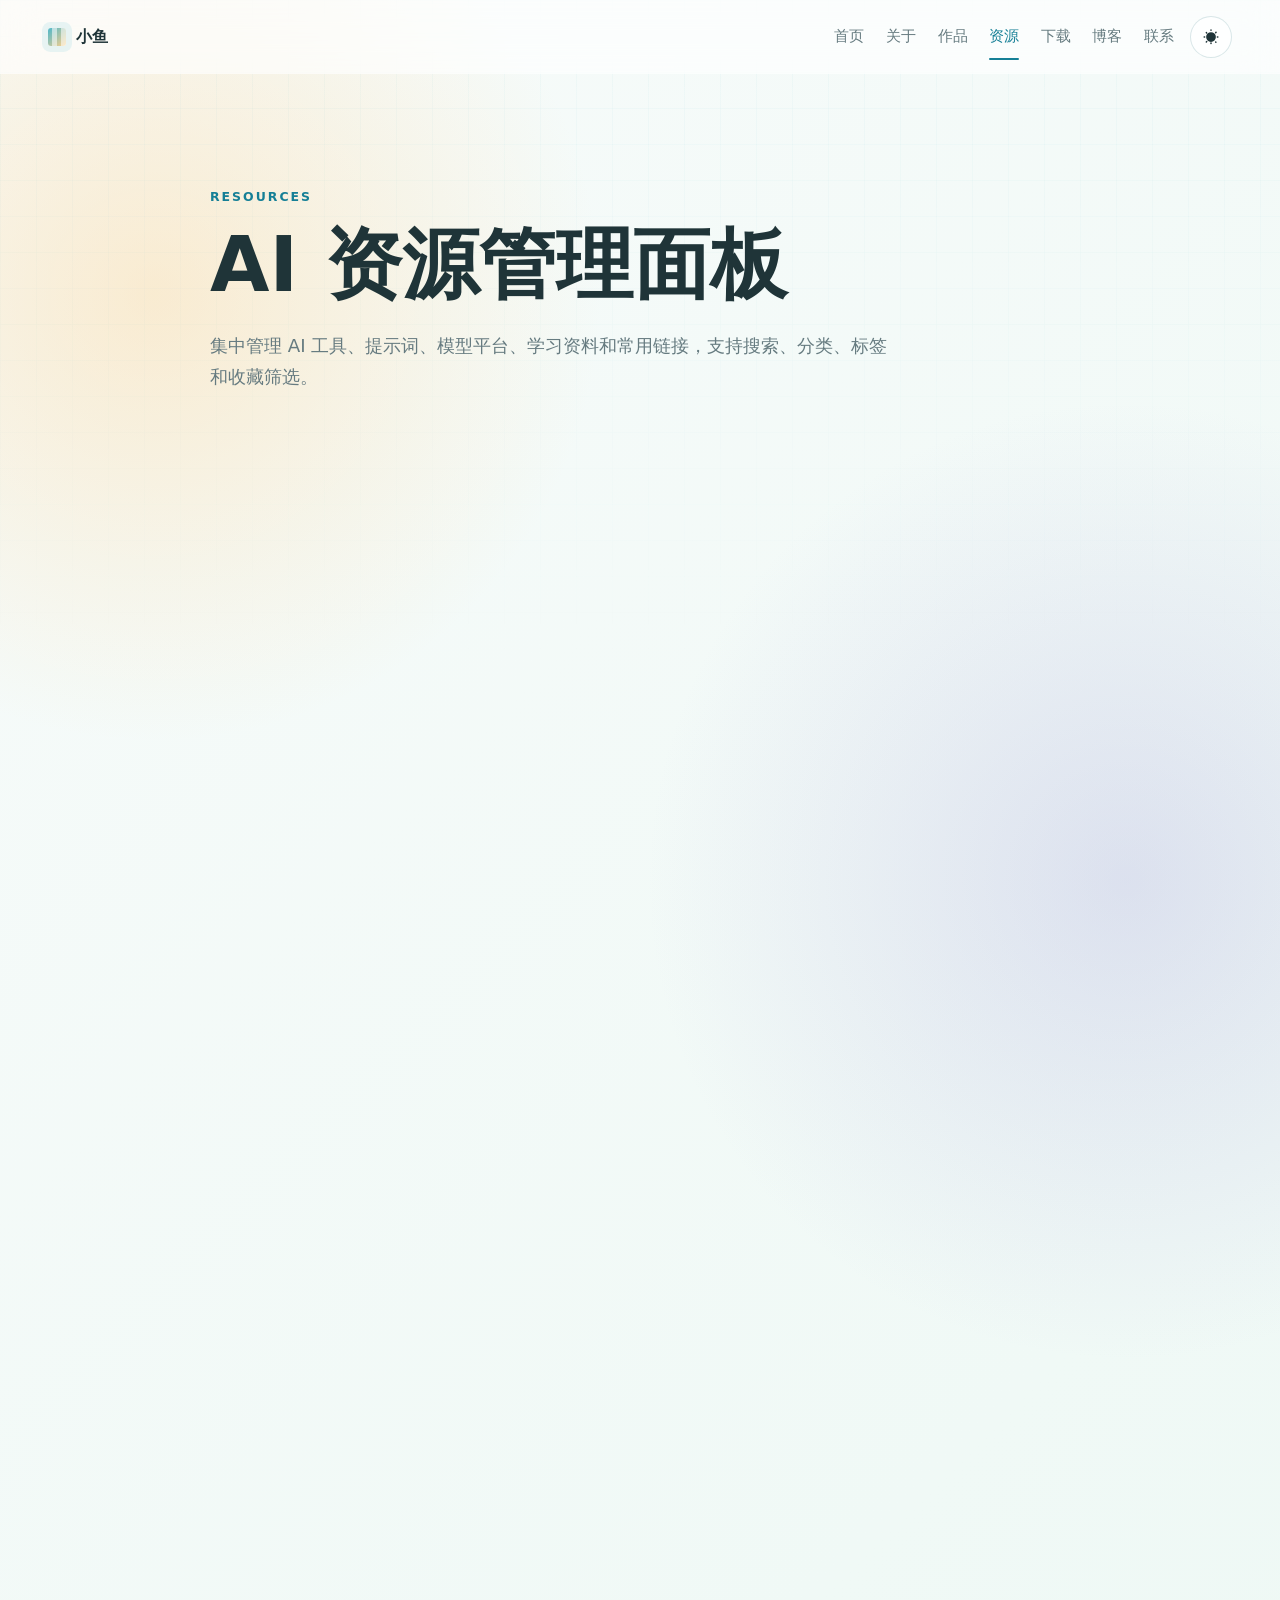
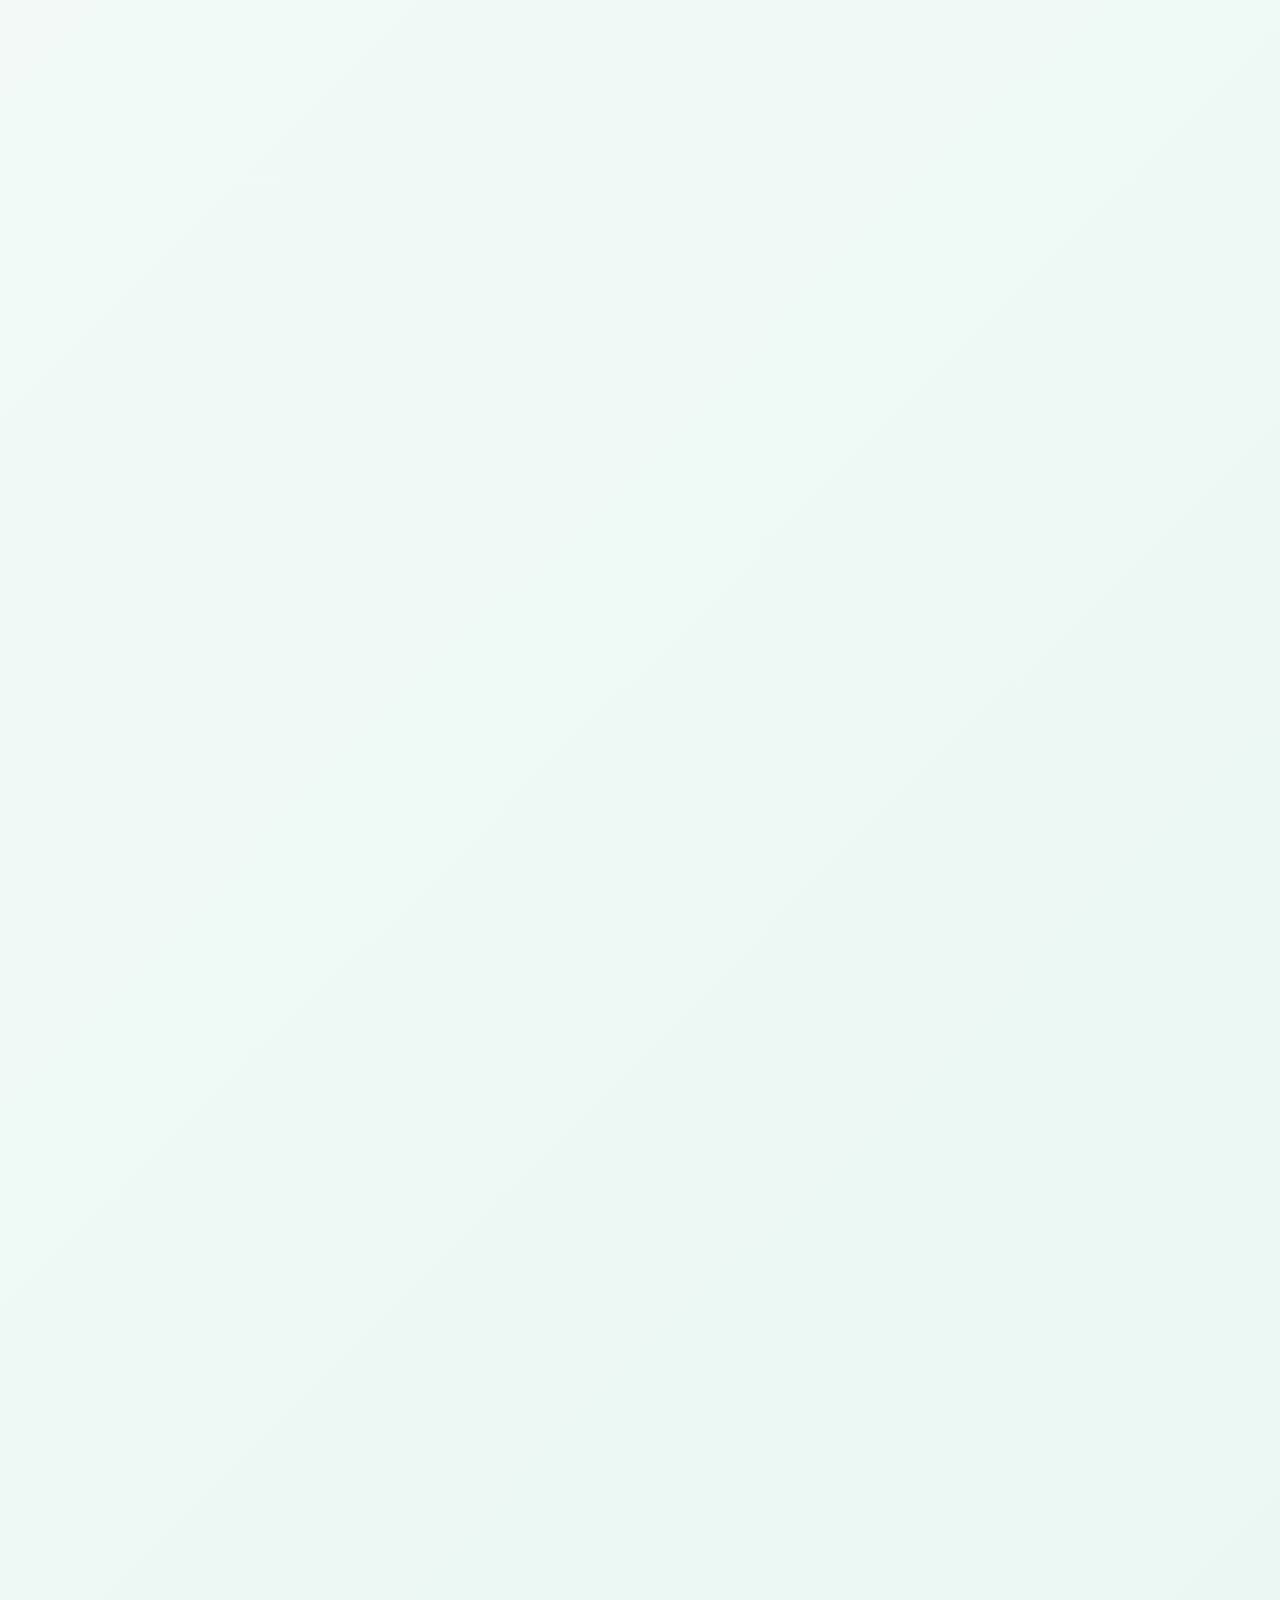
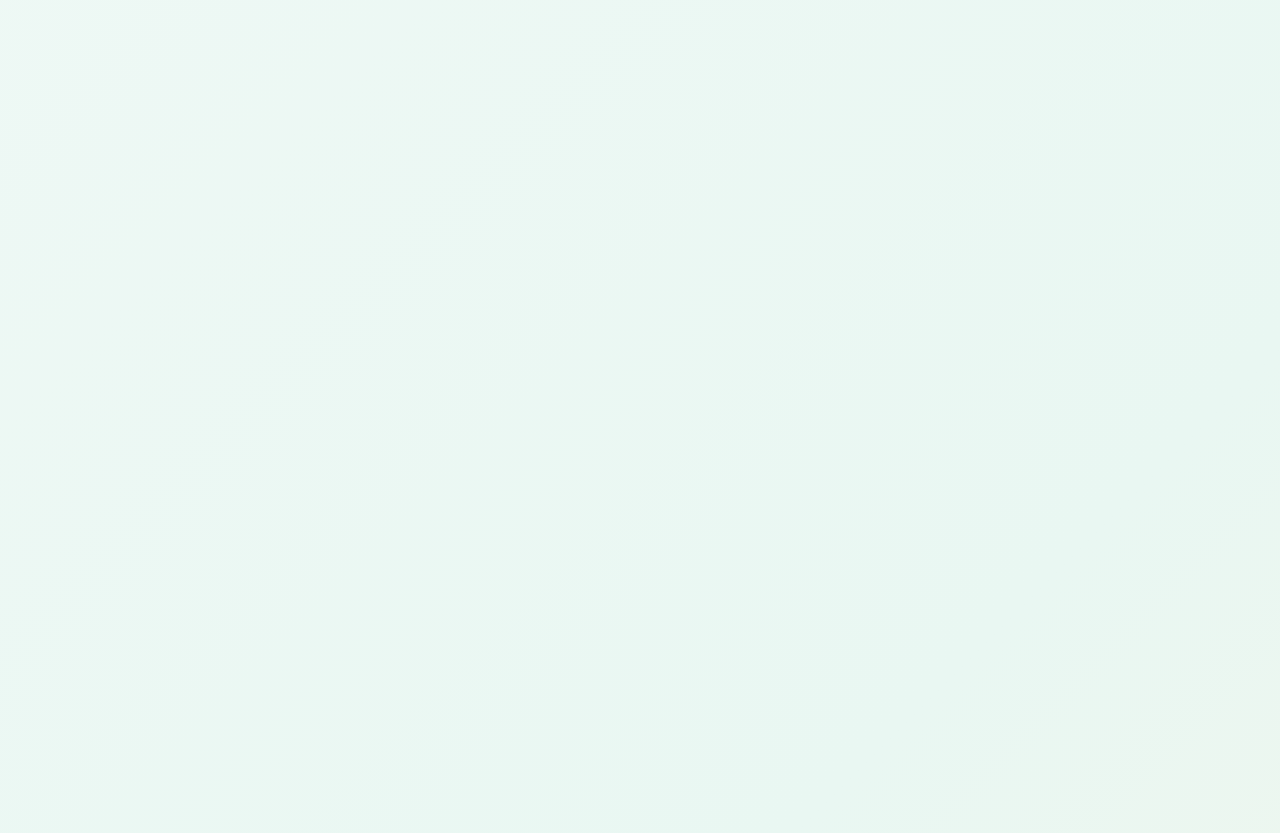
==== resources.html @ 41c875e9 "Refactor portfolio into multi-page static site" ====
<!doctype html>
<html lang="zh-CN">
  <head>
    <meta charset="UTF-8" />
    <meta name="viewport" content="width=device-width, initial-scale=1.0" />
    <meta name="description" content="小鱼整理的 AI 资源、学习资料和灵感收藏。" />
    <title>资源 | 小鱼</title>
    <link rel="preload" href="styles.css" as="style" />
    <link rel="modulepreload" href="scripts/layout.js" />
    <link rel="stylesheet" href="styles.css" />
    <script type="module" src="script.js" data-page="resources"></script>
  </head>
  <body data-page="resources"></body>
</html>
---- styles.css ----
:root {
  color-scheme: light;
  --bg: #f7fbfa;
  --bg-soft: #e9f7f2;
  --surface: rgba(255, 255, 255, 0.72);
  --surface-strong: rgba(255, 255, 255, 0.9);
  --text: #1f3438;
  --muted: #667b80;
  --line: rgba(83, 141, 150, 0.22);
  --primary: #4eb7ca;
  --primary-deep: #157f96;
  --sun: #ffd08a;
  --coral: #f7a7a6;
  --shadow: 0 24px 70px rgba(48, 112, 122, 0.15);
  --shadow-soft: 0 12px 32px rgba(52, 117, 126, 0.08);
  --focus-ring: 0 0 0 4px rgba(78, 183, 202, 0.16);
  --space-page: clamp(1.2rem, 5vw, 4rem);
  --duration-fast: 160ms;
  --duration-med: 260ms;
  --radius: 8px;
  --header-height: 74px;
  font-family: Inter, "Noto Sans SC", "Microsoft YaHei", system-ui, sans-serif;
}

[data-theme="dark"] {
  color-scheme: dark;
  --bg: #102022;
  --bg-soft: #143236;
  --surface: rgba(22, 42, 46, 0.78);
  --surface-strong: rgba(27, 52, 57, 0.92);
  --text: #effbf8;
  --muted: #a9c8c5;
  --line: rgba(207, 239, 232, 0.18);
  --primary: #83deed;
  --primary-deep: #a7edf3;
  --sun: #f0c37f;
  --coral: #e89ba0;
  --shadow: 0 24px 70px rgba(0, 0, 0, 0.28);
  --shadow-soft: 0 12px 32px rgba(0, 0, 0, 0.18);
  --focus-ring: 0 0 0 4px rgba(131, 222, 237, 0.16);
}

* {
  box-sizing: border-box;
}

html {
  scroll-behavior: smooth;
}

body {
  margin: 0;
  min-width: 320px;
  background:
    radial-gradient(circle at 12% 4%, rgba(255, 208, 138, 0.36), transparent 28rem),
    radial-gradient(circle at 88% 12%, rgba(158, 155, 215, 0.26), transparent 30rem),
    linear-gradient(135deg, var(--bg) 0%, var(--bg-soft) 56%, color-mix(in srgb, var(--sun), white 72%) 100%);
  color: var(--text);
  line-height: 1.7;
  transition: background-color var(--duration-med) ease, color var(--duration-med) ease;
}

body.nav-open {
  overflow: hidden;
}

body.dialog-open {
  overflow: hidden;
}

a {
  color: inherit;
  text-decoration: none;
}

button {
  font: inherit;
}

:focus-visible {
  outline: 0;
  box-shadow: var(--focus-ring);
}

.scroll-progress {
  position: fixed;
  top: 0;
  left: 0;
  z-index: 40;
  width: 100%;
  height: 3px;
  background: linear-gradient(90deg, var(--primary), var(--sun), var(--coral));
  transform: scaleX(0);
  transform-origin: left;
}

img,
svg {
  display: block;
}

.ambient-grid {
  position: fixed;
  inset: 0;
  z-index: -2;
  opacity: 0.22;
  pointer-events: none;
  background-image:
    linear-gradient(rgba(78, 183, 202, 0.2) 1px, transparent 1px),
    linear-gradient(90deg, rgba(78, 183, 202, 0.2) 1px, transparent 1px);
  background-size: 36px 36px;
  mask-image: linear-gradient(to bottom, black, transparent 76%);
}

.site-header {
  position: sticky;
  top: 0;
  z-index: 20;
  display: flex;
  align-items: center;
  justify-content: space-between;
  width: 100%;
  height: var(--header-height);
  padding: 0 clamp(1rem, 4vw, 3rem);
  border-bottom: 1px solid transparent;
  background: color-mix(in srgb, var(--surface), transparent 12%);
  backdrop-filter: blur(18px);
  transition: background var(--duration-fast) ease, border-color var(--duration-fast) ease, box-shadow var(--duration-fast) ease;
}

.site-header.is-scrolled {
  background: color-mix(in srgb, var(--surface-strong), transparent 6%);
  border-color: var(--line);
  box-shadow: 0 10px 30px rgba(52, 117, 126, 0.08);
}

.brand,
.nav-links,
.hero-actions {
  display: flex;
  align-items: center;
}

.brand {
  gap: 0.65rem;
  font-weight: 800;
}

.brand-mark {
  width: 18px;
  height: 18px;
  border-radius: 3px;
  background:
    linear-gradient(90deg, transparent 50%, rgba(255, 255, 255, 0.55) 50%) 0 0 / 9px 9px,
    linear-gradient(135deg, var(--primary), var(--sun));
  box-shadow: 0 0 0 6px rgba(78, 183, 202, 0.12);
  image-rendering: pixelated;
}

.site-nav {
  margin-left: auto;
}

.nav-links {
  gap: 1.35rem;
  color: var(--muted);
  font-size: 0.94rem;
}

.nav-links a {
  position: relative;
  padding-block: 0.2rem;
  transition: color var(--duration-fast) ease;
}

.nav-links a:hover,
.nav-links a.is-active {
  color: var(--primary-deep);
}

.nav-links a.is-active::after {
  position: absolute;
  right: 0;
  bottom: -0.45rem;
  left: 0;
  height: 2px;
  border-radius: 999px;
  background: currentColor;
  content: "";
}

.nav-toggle,
.theme-toggle {
  border: 1px solid var(--line);
  background: var(--surface);
  color: var(--text);
  cursor: pointer;
}

.nav-toggle {
  display: none;
  width: 42px;
  height: 42px;
  padding: 0;
  border-radius: var(--radius);
}

.nav-toggle span {
  display: block;
  width: 18px;
  height: 2px;
  margin: 4px auto;
  border-radius: 99px;
  background: currentColor;
}

.theme-toggle {
  display: grid;
  place-items: center;
  width: 42px;
  height: 42px;
  margin-left: 1rem;
  border-radius: 50%;
}

.theme-toggle svg {
  width: 18px;
  height: 18px;
  fill: currentColor;
}

.section {
  position: relative;
  padding: clamp(5rem, 10vw, 8rem) var(--space-page);
  scroll-margin-top: var(--header-height);
}

.hero {
  display: grid;
  min-height: calc(100vh - var(--header-height));
  overflow: hidden;
  padding-top: clamp(3rem, 8vw, 6rem);
}

.hero-inner,
.page-hero-inner,
.section-heading,
.about-grid,
.now-grid,
.project-grid,
.skill-grid,
.timeline-list,
.contact-panel,
.overview-grid,
.content-grid {
  width: min(1120px, 100%);
  margin: 0 auto;
}

.hero-inner {
  display: grid;
  grid-template-columns: minmax(0, 0.95fr) minmax(300px, 0.82fr);
  gap: clamp(2.5rem, 6vw, 5.5rem);
  align-items: center;
}

.page-main {
  min-height: calc(100vh - var(--header-height));
}

.page-transition {
  animation: pageEnter 420ms cubic-bezier(0.2, 0.7, 0.2, 1) both;
}

.page-hero {
  padding-top: clamp(4rem, 10vw, 7rem);
  padding-bottom: clamp(3.5rem, 8vw, 6rem);
}

.page-hero-inner {
  max-width: 860px;
}

.page-hero-inner p:not(.eyebrow) {
  max-width: 680px;
  margin: 1.35rem 0 0;
  color: var(--muted);
  font-size: clamp(1rem, 2vw, 1.14rem);
}

.hero-copy-block {
  max-width: 720px;
}

.eyebrow {
  margin: 0 0 0.8rem;
  color: var(--primary-deep);
  font-size: 0.78rem;
  font-weight: 900;
  letter-spacing: 0.16em;
  text-transform: uppercase;
}

h1,
h2,
h3,
p {
  overflow-wrap: anywhere;
}

h1,
h2,
h3 {
  margin: 0;
  line-height: 1.16;
}

h1 {
  max-width: 760px;
  font-size: clamp(2.55rem, 6vw, 5.45rem);
  font-weight: 900;
}

h2 {
  font-size: clamp(2rem, 4vw, 3.2rem);
}

h3 {
  font-size: 1.16rem;
}

.hero-copy {
  max-width: 620px;
  margin: 1rem 0 0;
  color: var(--muted);
  font-size: clamp(1rem, 2vw, 1.16rem);
}

.hero-subtitle {
  max-width: 640px;
  margin: 1.2rem 0 0;
  color: var(--text);
  font-size: clamp(1.2rem, 2.3vw, 1.55rem);
  font-weight: 800;
  line-height: 1.42;
}

.hero-actions {
  gap: 0.9rem;
  flex-wrap: wrap;
  margin-top: 2.1rem;
}

.button {
  display: inline-flex;
  align-items: center;
  justify-content: center;
  min-height: 46px;
  padding: 0.7rem 1.2rem;
  border-radius: var(--radius);
  font-weight: 800;
  transition: transform var(--duration-fast) ease, box-shadow var(--duration-fast) ease, border-color var(--duration-fast) ease, background var(--duration-fast) ease;
  will-change: transform;
}

.button:hover {
  transform: translateY(-2px);
}

.button:active,
.resource-action:active,
.filter-button:active,
.category-button:active,
.contact-link:active {
  transform: translateY(0);
}

.button.primary {
  background: linear-gradient(135deg, var(--primary), #96ddc6);
  color: #07343b;
  box-shadow: 0 14px 32px rgba(78, 183, 202, 0.25);
}

.button.ghost {
  border: 1px solid var(--line);
  background: var(--surface);
}

.button.ghost:hover {
  border-color: rgba(78, 183, 202, 0.48);
  background: rgba(78, 183, 202, 0.12);
}

.hero-art {
  position: relative;
  min-width: 0;
}

.hero-art img {
  width: 100%;
  border: 1px solid rgba(255, 255, 255, 0.64);
  border-radius: var(--radius);
  box-shadow: var(--shadow);
  image-rendering: pixelated;
}

.glass-note {
  position: absolute;
  right: clamp(0.8rem, 3vw, 1.6rem);
  bottom: clamp(0.8rem, 3vw, 1.6rem);
  padding: 0.8rem 0.95rem;
  border: 1px solid rgba(255, 255, 255, 0.62);
  border-radius: var(--radius);
  background: rgba(255, 255, 255, 0.48);
  backdrop-filter: blur(14px);
  box-shadow: 0 14px 40px rgba(52, 117, 126, 0.16);
}

.glass-note span,
.project-type,
.contact-link span {
  display: block;
  color: var(--muted);
  font-size: 0.78rem;
  font-weight: 800;
  letter-spacing: 0.08em;
  text-transform: uppercase;
}

.glass-note strong {
  display: block;
  margin-top: 0.1rem;
  font-size: 0.95rem;
}

.cloud {
  position: absolute;
  width: 210px;
  height: 64px;
  border: 1px solid rgba(255, 255, 255, 0.66);
  border-radius: 999px;
  background: rgba(255, 255, 255, 0.42);
  filter: blur(0.2px);
  opacity: 0.78;
  animation: floatCloud 10s ease-in-out infinite;
}

.cloud::before,
.cloud::after {
  position: absolute;
  content: "";
  border-radius: 50%;
  background: inherit;
}

.cloud::before {
  top: -28px;
  left: 40px;
  width: 72px;
  height: 72px;
}

.cloud::after {
  top: -18px;
  right: 38px;
  width: 58px;
  height: 58px;
}

.cloud-one {
  top: 18%;
  right: 5%;
}

.cloud-two {
  bottom: 14%;
  left: 5%;
  transform: scale(0.76);
  animation-delay: -4s;
}

.star-pixels span {
  position: absolute;
  width: 6px;
  height: 6px;
  background: var(--sun);
  box-shadow: 10px 0 0 rgba(255, 208, 138, 0.55), 0 10px 0 rgba(255, 208, 138, 0.32);
  animation: twinkle 2.4s ease-in-out infinite;
}

.star-pixels span:nth-child(1) {
  top: 18%;
  left: 13%;
}

.star-pixels span:nth-child(2) {
  top: 38%;
  right: 17%;
  animation-delay: -0.7s;
}

.star-pixels span:nth-child(3) {
  bottom: 22%;
  left: 43%;
  animation-delay: -1.1s;
}

.star-pixels span:nth-child(4) {
  top: 70%;
  right: 8%;
  animation-delay: -1.6s;
}

.section-heading {
  margin-bottom: 2rem;
}

.compact-section {
  padding-top: clamp(3rem, 7vw, 5rem);
}

.overview-grid,
.content-grid {
  display: grid;
  gap: 1rem;
}

.overview-grid {
  grid-template-columns: repeat(4, minmax(0, 1fr));
}

.content-grid {
  grid-template-columns: repeat(3, minmax(0, 1fr));
}

.overview-card,
.info-card {
  border: 1px solid var(--line);
  border-radius: var(--radius);
  background: var(--surface);
  box-shadow: var(--shadow-soft);
}

.overview-card {
  display: flex;
  min-height: 176px;
  padding: 1.1rem;
  flex-direction: column;
  transition: transform var(--duration-fast) ease, border-color var(--duration-fast) ease, background var(--duration-fast) ease, box-shadow var(--duration-fast) ease;
  will-change: transform;
}

.overview-card:hover {
  transform: translateY(-3px);
  border-color: rgba(78, 183, 202, 0.48);
  background: rgba(78, 183, 202, 0.12);
  box-shadow: var(--shadow);
}

.overview-card .project-type,
.status-pill {
  display: inline-flex;
  align-items: center;
  width: fit-content;
  color: var(--primary-deep);
  font-size: 0.78rem;
  font-weight: 900;
  letter-spacing: 0.08em;
  text-transform: uppercase;
}

.overview-card h3 {
  margin-top: 1rem;
  font-size: 1.28rem;
}

.overview-card p:not(.project-type) {
  margin: 0.65rem 0 0;
  color: var(--muted);
  font-size: 0.96rem;
  line-height: 1.65;
}

.content-grid.two-columns {
  grid-template-columns: repeat(2, minmax(0, 1fr));
}

.info-card {
  display: block;
  min-height: 220px;
  padding: 1.2rem;
  transition: transform var(--duration-fast) ease, border-color var(--duration-fast) ease, background var(--duration-fast) ease, box-shadow var(--duration-fast) ease;
  will-change: transform;
}

.info-card:hover {
  transform: translateY(-3px);
  border-color: rgba(78, 183, 202, 0.48);
  background: rgba(255, 255, 255, 0.54);
  box-shadow: var(--shadow);
}

.info-card h3 {
  margin-top: 0.45rem;
  font-size: 1.25rem;
}

.info-card p:not(.project-type) {
  margin: 0.8rem 0 0;
  color: var(--muted);
}

.status-pill {
  margin-top: 1.1rem;
  padding: 0.28rem 0.55rem;
  border: 1px solid rgba(78, 183, 202, 0.36);
  border-radius: 999px;
  background: rgba(78, 183, 202, 0.12);
  letter-spacing: 0;
}

.updates-list {
  display: grid;
  width: min(1120px, 100%);
  margin: 0 auto;
  overflow: hidden;
  border: 1px solid var(--line);
  border-radius: var(--radius);
  background: var(--surface);
  box-shadow: var(--shadow-soft);
}

.update-item {
  display: grid;
  grid-template-columns: 128px minmax(0, 1fr);
  gap: 1.2rem;
  padding: 1.1rem 1.2rem;
  border-bottom: 1px solid var(--line);
  transition: background var(--duration-fast) ease;
}

[data-defer-section] {
  content-visibility: auto;
  contain-intrinsic-size: 1px 520px;
}

.update-item:last-child {
  border-bottom: 0;
}

.update-item:hover {
  background: rgba(78, 183, 202, 0.1);
}

.update-item time {
  color: var(--primary-deep);
  font-size: 0.88rem;
  font-weight: 900;
}

.update-item strong,
.update-item em {
  display: block;
  font-style: normal;
}

.update-item em {
  margin-top: 0.25rem;
  color: var(--muted);
}

.feature-card {
  min-height: 240px;
}

.resource-section {
  padding-top: clamp(2rem, 5vw, 4rem);
}

.resource-shell,
.download-shell {
  display: grid;
  grid-template-columns: minmax(220px, 0.28fr) minmax(0, 1fr);
  gap: 1.2rem;
  width: min(1120px, 100%);
  margin: 0 auto;
  align-items: start;
}

.resource-sidebar,
.resource-panel,
.resource-card,
.download-sidebar,
.download-panel,
.download-card {
  border: 1px solid var(--line);
  border-radius: var(--radius);
  background: var(--surface);
  box-shadow: var(--shadow-soft);
}

.resource-sidebar,
.download-sidebar {
  position: sticky;
  top: calc(var(--header-height) + 1rem);
  padding: 1rem;
}

.resource-sidebar-head h2 {
  font-size: 1.45rem;
}

.category-filter {
  display: grid;
  gap: 0.45rem;
  margin-top: 1rem;
}

.category-button {
  display: flex;
  align-items: center;
  justify-content: space-between;
  min-height: 42px;
  padding: 0.55rem 0.7rem;
  border: 1px solid transparent;
  border-radius: var(--radius);
  background: transparent;
  color: var(--muted);
  cursor: pointer;
  font-weight: 800;
  text-align: left;
  transition: background var(--duration-fast) ease, border-color var(--duration-fast) ease, color var(--duration-fast) ease, transform var(--duration-fast) ease;
}

.category-button:hover {
  transform: translateX(2px);
  color: var(--primary-deep);
  background: rgba(78, 183, 202, 0.1);
}

.category-button.is-active {
  border-color: rgba(78, 183, 202, 0.42);
  background: rgba(78, 183, 202, 0.14);
  color: var(--primary-deep);
}

.category-button strong {
  min-width: 28px;
  padding: 0.05rem 0.4rem;
  border-radius: 999px;
  background: rgba(78, 183, 202, 0.14);
  font-size: 0.78rem;
  text-align: center;
}

.resource-panel,
.download-panel {
  padding: clamp(1rem, 3vw, 1.4rem);
}

.resource-toolbar,
.download-toolbar {
  display: grid;
  grid-template-columns: minmax(240px, 1fr) auto;
  gap: 1rem;
  align-items: end;
}

.search-field {
  display: grid;
  gap: 0.45rem;
}

.search-field span {
  color: var(--muted);
  font-size: 0.82rem;
  font-weight: 800;
}

.search-field input {
  width: 100%;
  min-height: 42px;
  padding: 0.6rem 0.8rem;
  border: 1px solid var(--line);
  border-radius: var(--radius);
  background: var(--surface);
  color: var(--text);
  outline: none;
}

.search-field input:focus {
  border-color: rgba(78, 183, 202, 0.62);
  box-shadow: 0 0 0 4px rgba(78, 183, 202, 0.12);
}

.favorite-toggle {
  min-height: 42px;
  padding: 0.55rem 0.8rem;
  border: 1px solid var(--line);
  border-radius: var(--radius);
  background: var(--surface);
  color: var(--muted);
  cursor: pointer;
  font-weight: 900;
  transition: transform var(--duration-fast) ease, background var(--duration-fast) ease, border-color var(--duration-fast) ease, color var(--duration-fast) ease;
}

.favorite-toggle:hover,
.favorite-toggle.is-active {
  transform: translateY(-2px);
  border-color: rgba(247, 167, 166, 0.55);
  background: rgba(247, 167, 166, 0.16);
  color: var(--text);
}

.tag-filter,
.mini-tags {
  display: flex;
  flex-wrap: wrap;
  gap: 0.55rem;
}

.tag-filter {
  margin-top: 1rem;
}

.resource-result-bar {
  display: flex;
  align-items: center;
  gap: 0.45rem;
  margin: 1rem 0;
  color: var(--muted);
}

.resource-result-bar strong {
  color: var(--primary-deep);
  font-size: 1.15rem;
}

.resource-reset {
  margin-left: auto;
  padding: 0;
  border: 0;
  background: transparent;
  color: var(--primary-deep);
  cursor: pointer;
  font-weight: 900;
}

.resource-reset:hover {
  text-decoration: underline;
  text-underline-offset: 0.2em;
}

.resource-list {
  display: grid;
  gap: 0.9rem;
}

.resource-card {
  display: grid;
  gap: 1rem;
  padding: 1rem;
  transition: transform var(--duration-fast) ease, border-color var(--duration-fast) ease, box-shadow var(--duration-fast) ease, background var(--duration-fast) ease;
  will-change: transform;
}

.resource-card:hover {
  transform: translateY(-2px);
  border-color: rgba(78, 183, 202, 0.48);
  background: rgba(255, 255, 255, 0.52);
  box-shadow: var(--shadow);
}

.resource-card.is-important {
  border-color: rgba(247, 167, 166, 0.5);
}

.resource-card-head,
.resource-actions {
  display: flex;
  gap: 0.8rem;
}

.resource-card-head {
  align-items: flex-start;
  justify-content: space-between;
}

.resource-card h3 {
  margin-top: 0.35rem;
  font-size: 1.25rem;
}

.resource-card p:not(.project-type) {
  margin: 0.7rem 0 0;
  color: var(--muted);
}

.resource-flags {
  display: flex;
  flex-wrap: wrap;
  justify-content: flex-end;
  gap: 0.4rem;
}

.flag {
  padding: 0.18rem 0.5rem;
  border-radius: 999px;
  font-size: 0.72rem;
  font-weight: 900;
}

.flag.important {
  background: rgba(247, 167, 166, 0.18);
  color: #ad5554;
}

.flag.favorite {
  background: rgba(255, 208, 138, 0.24);
  color: #8a661e;
}

.resource-meta {
  display: grid;
  grid-template-columns: minmax(0, 1.2fr) minmax(0, 0.8fr);
  gap: 0.8rem;
  margin: 1rem 0 0;
}

.resource-meta div {
  min-width: 0;
  padding: 0.75rem;
  border: 1px solid var(--line);
  border-radius: var(--radius);
  background: rgba(78, 183, 202, 0.08);
}

.resource-meta dt {
  color: var(--muted);
  font-size: 0.74rem;
  font-weight: 900;
  text-transform: uppercase;
}

.resource-meta dd {
  margin: 0.2rem 0 0;
  overflow-wrap: anywhere;
  font-size: 0.9rem;
}

.mini-tags {
  margin-top: 1rem;
}

.mini-tags span {
  padding: 0.18rem 0.5rem;
  border: 1px solid var(--line);
  border-radius: 999px;
  color: var(--muted);
  font-size: 0.78rem;
  font-weight: 800;
}

.empty-state {
  margin: 0;
  padding: 1.4rem;
  border: 1px solid var(--line);
  border-radius: var(--radius);
  background: var(--surface);
  color: var(--muted);
  text-align: center;
}

.resource-actions {
  flex-wrap: wrap;
}

.resource-action {
  display: inline-flex;
  align-items: center;
  justify-content: center;
  min-height: 38px;
  padding: 0.45rem 0.75rem;
  border: 1px solid var(--line);
  border-radius: var(--radius);
  background: var(--surface);
  color: var(--text);
  cursor: pointer;
  font-weight: 900;
  transition: transform var(--duration-fast) ease, background var(--duration-fast) ease, border-color var(--duration-fast) ease;
}

.resource-action:hover {
  transform: translateY(-2px);
  border-color: rgba(78, 183, 202, 0.48);
  background: rgba(78, 183, 202, 0.12);
}

.resource-action.primary {
  border-color: transparent;
  background: linear-gradient(135deg, var(--primary), #96ddc6);
  color: #07343b;
}

.download-section {
  padding-top: clamp(2rem, 5vw, 4rem);
}

.download-reset {
  min-height: 42px;
  padding: 0.55rem 0.8rem;
  border: 1px solid var(--line);
  border-radius: var(--radius);
  background: var(--surface);
}

.download-list {
  display: grid;
  gap: 0.9rem;
}

.download-card {
  display: grid;
  gap: 1rem;
  padding: 1rem;
  transition: transform var(--duration-fast) ease, border-color var(--duration-fast) ease, box-shadow var(--duration-fast) ease, background var(--duration-fast) ease;
  will-change: transform;
}

.download-card:hover {
  transform: translateY(-2px);
  border-color: rgba(78, 183, 202, 0.48);
  background: rgba(255, 255, 255, 0.52);
  box-shadow: var(--shadow);
}

.download-card-head,
.download-actions {
  display: flex;
  gap: 0.8rem;
}

.download-card-head {
  align-items: flex-start;
  justify-content: space-between;
}

.download-card h3 {
  margin-top: 0.35rem;
  font-size: 1.22rem;
}

.version-pill {
  flex: 0 0 auto;
  padding: 0.22rem 0.58rem;
  border: 1px solid rgba(78, 183, 202, 0.34);
  border-radius: 999px;
  background: rgba(78, 183, 202, 0.1);
  color: var(--primary-deep);
  font-size: 0.78rem;
  font-weight: 900;
}

.download-description {
  margin: 0;
  color: var(--muted);
}

.download-meta {
  display: grid;
  grid-template-columns: minmax(0, 0.85fr) minmax(0, 1.15fr);
  gap: 0.8rem;
  margin: 0;
}

.download-meta div,
.download-notes p {
  min-width: 0;
  padding: 0.75rem;
  border: 1px solid var(--line);
  border-radius: var(--radius);
  background: rgba(78, 183, 202, 0.08);
}

.download-meta dt {
  color: var(--muted);
  font-size: 0.74rem;
  font-weight: 900;
  text-transform: uppercase;
}

.download-meta dd {
  margin: 0.2rem 0 0;
  overflow-wrap: anywhere;
  font-size: 0.92rem;
  font-weight: 800;
}

.download-notes {
  display: grid;
  grid-template-columns: minmax(0, 1fr) minmax(0, 1fr);
  gap: 0.8rem;
}

.download-notes p {
  margin: 0;
  color: var(--muted);
}

.download-notes strong {
  display: block;
  margin-bottom: 0.25rem;
  color: var(--text);
  font-size: 0.78rem;
  text-transform: uppercase;
}

.download-actions {
  flex-wrap: wrap;
}

.about-grid {
  display: grid;
  grid-template-columns: minmax(0, 1.1fr) minmax(260px, 0.9fr);
  gap: 2rem;
  align-items: start;
}

.about-grid p {
  margin: 0;
  color: var(--muted);
  font-size: 1.08rem;
}

.tag-list {
  display: flex;
  flex-wrap: wrap;
  gap: 0.75rem;
}

.tag-list span {
  padding: 0.52rem 0.8rem;
  border: 1px solid var(--line);
  border-radius: 999px;
  background: var(--surface);
  font-size: 0.92rem;
  font-weight: 700;
}

.now-grid,
.project-grid {
  display: grid;
  grid-template-columns: repeat(3, minmax(0, 1fr));
  gap: 1.1rem;
}

.project-filters {
  display: flex;
  flex-wrap: wrap;
  gap: 0.65rem;
  width: min(1120px, 100%);
  margin: -0.5rem auto 1.2rem;
}

.filter-button {
  min-height: 38px;
  padding: 0.42rem 0.8rem;
  border: 1px solid var(--line);
  border-radius: var(--radius);
  background: var(--surface);
  color: var(--muted);
  cursor: pointer;
  font-size: 0.92rem;
  font-weight: 800;
  transition: background var(--duration-fast) ease, border-color var(--duration-fast) ease, color var(--duration-fast) ease, transform var(--duration-fast) ease;
}

.filter-button:hover {
  transform: translateY(-2px);
  color: var(--primary-deep);
}

.filter-button.is-active {
  border-color: rgba(78, 183, 202, 0.55);
  background: rgba(78, 183, 202, 0.16);
  color: var(--primary-deep);
}

.now-card,
.project-card,
.skill-item,
.contact-panel,
.timeline-list {
  border: 1px solid var(--line);
  border-radius: var(--radius);
  background: var(--surface);
  box-shadow: 0 10px 30px rgba(52, 117, 126, 0.06);
}

.now-card {
  min-height: 210px;
  padding: 1.25rem;
}

.card-index {
  color: var(--coral);
  font-size: 0.84rem;
  font-weight: 900;
}

.now-card h3 {
  margin-top: 1.4rem;
}

.now-card p,
.project-card p {
  color: var(--muted);
}

.project-card {
  overflow: hidden;
  transition: transform var(--duration-med) ease, box-shadow var(--duration-med) ease;
  will-change: transform;
}

.project-card.is-hidden {
  display: none;
}

.project-card:hover {
  transform: translateY(-6px);
  box-shadow: var(--shadow);
}

.project-card img {
  width: 100%;
  aspect-ratio: 16 / 11;
  object-fit: cover;
  background: var(--bg-soft);
}

.project-card div {
  padding: 1.1rem;
}

.project-card h3 {
  margin-top: 0.35rem;
}

.project-card p {
  margin: 0.65rem 0 0;
}

.project-card .project-type {
  margin: 0;
}

.project-more {
  margin-top: 1rem;
  padding: 0;
  border: 0;
  background: transparent;
  color: var(--primary-deep);
  cursor: pointer;
  font-weight: 900;
}

.project-more:hover {
  text-decoration: underline;
  text-underline-offset: 0.2em;
}

.skill-grid {
  display: grid;
  grid-template-columns: repeat(6, minmax(0, 1fr));
  gap: 0.9rem;
}

.skill-item {
  min-height: 128px;
  padding: 1rem;
  text-align: center;
}

.skill-icon {
  display: grid;
  place-items: center;
  width: 46px;
  height: 46px;
  margin: 0 auto 0.75rem;
  border-radius: 5px;
  background:
    linear-gradient(90deg, transparent 50%, rgba(255, 255, 255, 0.32) 50%) 0 0 / 12px 12px,
    linear-gradient(135deg, rgba(78, 183, 202, 0.26), rgba(255, 208, 138, 0.36));
  color: var(--primary-deep);
  font-size: 0.86rem;
  font-weight: 900;
}

.skill-item p {
  margin: 0;
  color: var(--muted);
  font-weight: 800;
}

.timeline-list {
  display: grid;
  gap: 0;
  padding: 0;
  list-style: none;
  overflow: hidden;
}

.timeline-list li {
  display: grid;
  grid-template-columns: 110px minmax(0, 1fr);
  gap: 1.2rem;
  padding: 1.1rem 1.2rem;
  border-bottom: 1px solid var(--line);
}

.timeline-list li:last-child {
  border-bottom: 0;
}

.timeline-list time {
  color: var(--primary-deep);
  font-weight: 900;
}

.timeline-list span {
  color: var(--muted);
}

.contact-panel {
  max-width: 900px;
  padding: clamp(2rem, 6vw, 4rem);
  text-align: center;
}

.contact-list {
  display: grid;
  grid-template-columns: repeat(4, minmax(0, 1fr));
  gap: 0.8rem;
  margin-top: 1.7rem;
}

.contact-link {
  min-width: 0;
  padding: 1rem;
  border: 1px solid var(--line);
  border-radius: var(--radius);
  background: rgba(255, 255, 255, 0.36);
  color: inherit;
  cursor: pointer;
  text-align: left;
  transition: transform var(--duration-fast) ease, background var(--duration-fast) ease, border-color var(--duration-fast) ease;
}

.contact-link:hover {
  transform: translateY(-3px);
  border-color: rgba(78, 183, 202, 0.48);
  background: rgba(78, 183, 202, 0.12);
}

.contact-link strong {
  display: block;
  margin-top: 0.25rem;
  overflow-wrap: anywhere;
  font-size: 1rem;
}

.project-dialog {
  width: min(560px, calc(100% - 2rem));
  padding: 1.6rem;
  border: 1px solid var(--line);
  border-radius: var(--radius);
  background: var(--surface-strong);
  color: var(--text);
  box-shadow: var(--shadow);
}

.project-dialog::backdrop {
  background: rgba(16, 32, 34, 0.48);
  backdrop-filter: blur(5px);
}

.project-dialog h2 {
  margin-top: 0.35rem;
  font-size: clamp(1.65rem, 4vw, 2.35rem);
}

.project-dialog p:not(.project-type) {
  margin: 1rem 0 0;
  color: var(--muted);
}

.dialog-close {
  position: absolute;
  top: 0.8rem;
  right: 0.8rem;
  display: grid;
  place-items: center;
  width: 36px;
  height: 36px;
  border: 1px solid var(--line);
  border-radius: 50%;
  background: var(--surface);
  color: var(--text);
  cursor: pointer;
  font-size: 1.35rem;
  line-height: 1;
}

.project-meta {
  display: grid;
  grid-template-columns: repeat(2, minmax(0, 1fr));
  gap: 0.8rem;
  margin: 1.3rem 0 0;
}

.project-meta div {
  padding: 0.9rem;
  border: 1px solid var(--line);
  border-radius: var(--radius);
  background: rgba(78, 183, 202, 0.1);
}

.project-meta dt {
  color: var(--muted);
  font-size: 0.78rem;
  font-weight: 800;
}

.project-meta dd {
  margin: 0.2rem 0 0;
  font-weight: 900;
}

.back-to-top {
  position: fixed;
  right: clamp(1rem, 3vw, 2rem);
  bottom: clamp(1rem, 3vw, 2rem);
  z-index: 18;
  display: grid;
  place-items: center;
  width: 44px;
  height: 44px;
  border: 1px solid var(--line);
  border-radius: 50%;
  background: var(--surface-strong);
  color: var(--primary-deep);
  cursor: pointer;
  box-shadow: var(--shadow);
  opacity: 0;
  pointer-events: none;
  transform: translateY(12px);
  transition: opacity var(--duration-fast) ease, transform var(--duration-fast) ease;
}

.back-to-top.is-visible {
  opacity: 1;
  pointer-events: auto;
  transform: translateY(0);
}

.site-footer {
  padding: 2.2rem 1rem;
  color: var(--muted);
  text-align: center;
  border-top: 1px solid var(--line);
  background: color-mix(in srgb, var(--surface), transparent 28%);
}

.site-footer p {
  margin: 0;
}

.reveal {
  opacity: 0;
  transform: translateY(16px);
  transition: opacity 560ms cubic-bezier(0.2, 0.7, 0.2, 1), transform 560ms cubic-bezier(0.2, 0.7, 0.2, 1);
}

.reveal.is-visible {
  opacity: 1;
  transform: translateY(0);
}

@keyframes floatCloud {
  0%,
  100% {
    translate: 0 0;
  }

  50% {
    translate: 16px -8px;
  }
}

@keyframes twinkle {
  0%,
  100% {
    opacity: 0.36;
    transform: scale(0.85);
  }

  50% {
    opacity: 1;
    transform: scale(1);
  }
}

@keyframes pageEnter {
  from {
    opacity: 0;
    transform: translateY(8px);
  }

  to {
    opacity: 1;
    transform: translateY(0);
  }
}

@media (prefers-reduced-motion: reduce) {
  *,
  *::before,
  *::after {
    scroll-behavior: auto !important;
    transition-duration: 0.01ms !important;
    animation-duration: 0.01ms !important;
  }

  .reveal,
  .page-transition {
    transform: none !important;
  }
}

@media (max-width: 980px) {
  .hero-inner {
    grid-template-columns: 1fr;
  }

  .hero-art {
    max-width: 620px;
  }

  .now-grid,
  .project-grid,
  .overview-grid,
  .content-grid {
    grid-template-columns: repeat(2, minmax(0, 1fr));
  }

  .skill-grid {
    grid-template-columns: repeat(3, minmax(0, 1fr));
  }

  .contact-list {
    grid-template-columns: 1fr;
  }

  .resource-shell,
  .download-shell {
    grid-template-columns: 1fr;
  }

  .resource-sidebar,
  .download-sidebar {
    position: static;
  }

  .category-filter {
    grid-template-columns: repeat(2, minmax(0, 1fr));
  }

  .resource-toolbar,
  .download-toolbar,
  .resource-meta,
  .download-meta,
  .download-notes {
    grid-template-columns: 1fr;
  }
}

@media (max-width: 720px) {
  :root {
    --header-height: 66px;
  }

  .site-header {
    padding-inline: 1rem;
  }

  .nav-toggle {
    display: block;
  }

  .nav-links {
    position: fixed;
    top: var(--header-height);
    right: 1rem;
    left: 1rem;
    display: grid;
    gap: 0.2rem;
    padding: 0.7rem;
    border: 1px solid var(--line);
    border-radius: var(--radius);
    background: var(--surface-strong);
    box-shadow: var(--shadow);
    opacity: 0;
    pointer-events: none;
    transform: translateY(-10px);
    transition: opacity 160ms ease, transform 160ms ease;
  }

  .nav-links.is-open {
    opacity: 1;
    pointer-events: auto;
    transform: translateY(0);
  }

  .nav-links a {
    padding: 0.85rem 1rem;
  }

  .nav-links a.is-active::after {
    right: 1rem;
    bottom: 0.55rem;
    left: 1rem;
  }

  .theme-toggle {
    margin-left: 0.6rem;
  }

  .hero {
    min-height: auto;
  }

  .about-grid,
  .now-grid,
  .project-grid,
  .overview-grid,
  .content-grid,
  .content-grid.two-columns {
    grid-template-columns: 1fr;
  }

  .skill-grid {
    grid-template-columns: repeat(2, minmax(0, 1fr));
  }

  .timeline-list li {
    grid-template-columns: 1fr;
    gap: 0.2rem;
  }

  .update-item {
    grid-template-columns: 1fr;
    gap: 0.35rem;
  }

  .project-meta {
    grid-template-columns: 1fr;
  }

  .cloud {
    width: 150px;
    height: 48px;
  }
}

@media (max-width: 420px) {
  .brand span:last-child {
    display: none;
  }

  .hero-actions {
    align-items: stretch;
    flex-direction: column;
  }

  .button {
    width: 100%;
  }

  .skill-grid {
    grid-template-columns: 1fr;
  }

  .glass-note {
    position: static;
    margin-top: 0.8rem;
  }

  .category-filter {
    grid-template-columns: 1fr;
  }

  .resource-card-head,
  .resource-actions,
  .download-card-head,
  .download-actions,
  .resource-result-bar {
    align-items: stretch;
    flex-direction: column;
  }

  .resource-reset {
    margin-left: 0;
    text-align: left;
  }
}
---- styles.css ----
:root {
  color-scheme: light;
  --bg: #f7fbfa;
  --bg-soft: #e9f7f2;
  --surface: rgba(255, 255, 255, 0.72);
  --surface-strong: rgba(255, 255, 255, 0.9);
  --text: #1f3438;
  --muted: #667b80;
  --line: rgba(83, 141, 150, 0.22);
  --primary: #4eb7ca;
  --primary-deep: #157f96;
  --sun: #ffd08a;
  --coral: #f7a7a6;
  --shadow: 0 24px 70px rgba(48, 112, 122, 0.15);
  --shadow-soft: 0 12px 32px rgba(52, 117, 126, 0.08);
  --focus-ring: 0 0 0 4px rgba(78, 183, 202, 0.16);
  --space-page: clamp(1.2rem, 5vw, 4rem);
  --duration-fast: 160ms;
  --duration-med: 260ms;
  --radius: 8px;
  --header-height: 74px;
  font-family: Inter, "Noto Sans SC", "Microsoft YaHei", system-ui, sans-serif;
}

[data-theme="dark"] {
  color-scheme: dark;
  --bg: #102022;
  --bg-soft: #143236;
  --surface: rgba(22, 42, 46, 0.78);
  --surface-strong: rgba(27, 52, 57, 0.92);
  --text: #effbf8;
  --muted: #a9c8c5;
  --line: rgba(207, 239, 232, 0.18);
  --primary: #83deed;
  --primary-deep: #a7edf3;
  --sun: #f0c37f;
  --coral: #e89ba0;
  --shadow: 0 24px 70px rgba(0, 0, 0, 0.28);
  --shadow-soft: 0 12px 32px rgba(0, 0, 0, 0.18);
  --focus-ring: 0 0 0 4px rgba(131, 222, 237, 0.16);
}

* {
  box-sizing: border-box;
}

html {
  scroll-behavior: smooth;
}

body {
  margin: 0;
  min-width: 320px;
  background:
    radial-gradient(circle at 12% 4%, rgba(255, 208, 138, 0.36), transparent 28rem),
    radial-gradient(circle at 88% 12%, rgba(158, 155, 215, 0.26), transparent 30rem),
    linear-gradient(135deg, var(--bg) 0%, var(--bg-soft) 56%, color-mix(in srgb, var(--sun), white 72%) 100%);
  color: var(--text);
  line-height: 1.7;
  transition: background-color var(--duration-med) ease, color var(--duration-med) ease;
}

body.nav-open {
  overflow: hidden;
}

body.dialog-open {
  overflow: hidden;
}

a {
  color: inherit;
  text-decoration: none;
}

button {
  font: inherit;
}

:focus-visible {
  outline: 0;
  box-shadow: var(--focus-ring);
}

.scroll-progress {
  position: fixed;
  top: 0;
  left: 0;
  z-index: 40;
  width: 100%;
  height: 3px;
  background: linear-gradient(90deg, var(--primary), var(--sun), var(--coral));
  transform: scaleX(0);
  transform-origin: left;
}

img,
svg {
  display: block;
}

.ambient-grid {
  position: fixed;
  inset: 0;
  z-index: -2;
  opacity: 0.22;
  pointer-events: none;
  background-image:
    linear-gradient(rgba(78, 183, 202, 0.2) 1px, transparent 1px),
    linear-gradient(90deg, rgba(78, 183, 202, 0.2) 1px, transparent 1px);
  background-size: 36px 36px;
  mask-image: linear-gradient(to bottom, black, transparent 76%);
}

.site-header {
  position: sticky;
  top: 0;
  z-index: 20;
  display: flex;
  align-items: center;
  justify-content: space-between;
  width: 100%;
  height: var(--header-height);
  padding: 0 clamp(1rem, 4vw, 3rem);
  border-bottom: 1px solid transparent;
  background: color-mix(in srgb, var(--surface), transparent 12%);
  backdrop-filter: blur(18px);
  transition: background var(--duration-fast) ease, border-color var(--duration-fast) ease, box-shadow var(--duration-fast) ease;
}

.site-header.is-scrolled {
  background: color-mix(in srgb, var(--surface-strong), transparent 6%);
  border-color: var(--line);
  box-shadow: 0 10px 30px rgba(52, 117, 126, 0.08);
}

.brand,
.nav-links,
.hero-actions {
  display: flex;
  align-items: center;
}

.brand {
  gap: 0.65rem;
  font-weight: 800;
}

.brand-mark {
  width: 18px;
  height: 18px;
  border-radius: 3px;
  background:
    linear-gradient(90deg, transparent 50%, rgba(255, 255, 255, 0.55) 50%) 0 0 / 9px 9px,
    linear-gradient(135deg, var(--primary), var(--sun));
  box-shadow: 0 0 0 6px rgba(78, 183, 202, 0.12);
  image-rendering: pixelated;
}

.site-nav {
  margin-left: auto;
}

.nav-links {
  gap: 1.35rem;
  color: var(--muted);
  font-size: 0.94rem;
}

.nav-links a {
  position: relative;
  padding-block: 0.2rem;
  transition: color var(--duration-fast) ease;
}

.nav-links a:hover,
.nav-links a.is-active {
  color: var(--primary-deep);
}

.nav-links a.is-active::after {
  position: absolute;
  right: 0;
  bottom: -0.45rem;
  left: 0;
  height: 2px;
  border-radius: 999px;
  background: currentColor;
  content: "";
}

.nav-toggle,
.theme-toggle {
  border: 1px solid var(--line);
  background: var(--surface);
  color: var(--text);
  cursor: pointer;
}

.nav-toggle {
  display: none;
  width: 42px;
  height: 42px;
  padding: 0;
  border-radius: var(--radius);
}

.nav-toggle span {
  display: block;
  width: 18px;
  height: 2px;
  margin: 4px auto;
  border-radius: 99px;
  background: currentColor;
}

.theme-toggle {
  display: grid;
  place-items: center;
  width: 42px;
  height: 42px;
  margin-left: 1rem;
  border-radius: 50%;
}

.theme-toggle svg {
  width: 18px;
  height: 18px;
  fill: currentColor;
}

.section {
  position: relative;
  padding: clamp(5rem, 10vw, 8rem) var(--space-page);
  scroll-margin-top: var(--header-height);
}

.hero {
  display: grid;
  min-height: calc(100vh - var(--header-height));
  overflow: hidden;
  padding-top: clamp(3rem, 8vw, 6rem);
}

.hero-inner,
.page-hero-inner,
.section-heading,
.about-grid,
.now-grid,
.project-grid,
.skill-grid,
.timeline-list,
.contact-panel,
.overview-grid,
.content-grid {
  width: min(1120px, 100%);
  margin: 0 auto;
}

.hero-inner {
  display: grid;
  grid-template-columns: minmax(0, 0.95fr) minmax(300px, 0.82fr);
  gap: clamp(2.5rem, 6vw, 5.5rem);
  align-items: center;
}

.page-main {
  min-height: calc(100vh - var(--header-height));
}

.page-transition {
  animation: pageEnter 420ms cubic-bezier(0.2, 0.7, 0.2, 1) both;
}

.page-hero {
  padding-top: clamp(4rem, 10vw, 7rem);
  padding-bottom: clamp(3.5rem, 8vw, 6rem);
}

.page-hero-inner {
  max-width: 860px;
}

.page-hero-inner p:not(.eyebrow) {
  max-width: 680px;
  margin: 1.35rem 0 0;
  color: var(--muted);
  font-size: clamp(1rem, 2vw, 1.14rem);
}

.hero-copy-block {
  max-width: 720px;
}

.eyebrow {
  margin: 0 0 0.8rem;
  color: var(--primary-deep);
  font-size: 0.78rem;
  font-weight: 900;
  letter-spacing: 0.16em;
  text-transform: uppercase;
}

h1,
h2,
h3,
p {
  overflow-wrap: anywhere;
}

h1,
h2,
h3 {
  margin: 0;
  line-height: 1.16;
}

h1 {
  max-width: 760px;
  font-size: clamp(2.55rem, 6vw, 5.45rem);
  font-weight: 900;
}

h2 {
  font-size: clamp(2rem, 4vw, 3.2rem);
}

h3 {
  font-size: 1.16rem;
}

.hero-copy {
  max-width: 620px;
  margin: 1rem 0 0;
  color: var(--muted);
  font-size: clamp(1rem, 2vw, 1.16rem);
}

.hero-subtitle {
  max-width: 640px;
  margin: 1.2rem 0 0;
  color: var(--text);
  font-size: clamp(1.2rem, 2.3vw, 1.55rem);
  font-weight: 800;
  line-height: 1.42;
}

.hero-actions {
  gap: 0.9rem;
  flex-wrap: wrap;
  margin-top: 2.1rem;
}

.button {
  display: inline-flex;
  align-items: center;
  justify-content: center;
  min-height: 46px;
  padding: 0.7rem 1.2rem;
  border-radius: var(--radius);
  font-weight: 800;
  transition: transform var(--duration-fast) ease, box-shadow var(--duration-fast) ease, border-color var(--duration-fast) ease, background var(--duration-fast) ease;
  will-change: transform;
}

.button:hover {
  transform: translateY(-2px);
}

.button:active,
.resource-action:active,
.filter-button:active,
.category-button:active,
.contact-link:active {
  transform: translateY(0);
}

.button.primary {
  background: linear-gradient(135deg, var(--primary), #96ddc6);
  color: #07343b;
  box-shadow: 0 14px 32px rgba(78, 183, 202, 0.25);
}

.button.ghost {
  border: 1px solid var(--line);
  background: var(--surface);
}

.button.ghost:hover {
  border-color: rgba(78, 183, 202, 0.48);
  background: rgba(78, 183, 202, 0.12);
}

.hero-art {
  position: relative;
  min-width: 0;
}

.hero-art img {
  width: 100%;
  border: 1px solid rgba(255, 255, 255, 0.64);
  border-radius: var(--radius);
  box-shadow: var(--shadow);
  image-rendering: pixelated;
}

.glass-note {
  position: absolute;
  right: clamp(0.8rem, 3vw, 1.6rem);
  bottom: clamp(0.8rem, 3vw, 1.6rem);
  padding: 0.8rem 0.95rem;
  border: 1px solid rgba(255, 255, 255, 0.62);
  border-radius: var(--radius);
  background: rgba(255, 255, 255, 0.48);
  backdrop-filter: blur(14px);
  box-shadow: 0 14px 40px rgba(52, 117, 126, 0.16);
}

.glass-note span,
.project-type,
.contact-link span {
  display: block;
  color: var(--muted);
  font-size: 0.78rem;
  font-weight: 800;
  letter-spacing: 0.08em;
  text-transform: uppercase;
}

.glass-note strong {
  display: block;
  margin-top: 0.1rem;
  font-size: 0.95rem;
}

.cloud {
  position: absolute;
  width: 210px;
  height: 64px;
  border: 1px solid rgba(255, 255, 255, 0.66);
  border-radius: 999px;
  background: rgba(255, 255, 255, 0.42);
  filter: blur(0.2px);
  opacity: 0.78;
  animation: floatCloud 10s ease-in-out infinite;
}

.cloud::before,
.cloud::after {
  position: absolute;
  content: "";
  border-radius: 50%;
  background: inherit;
}

.cloud::before {
  top: -28px;
  left: 40px;
  width: 72px;
  height: 72px;
}

.cloud::after {
  top: -18px;
  right: 38px;
  width: 58px;
  height: 58px;
}

.cloud-one {
  top: 18%;
  right: 5%;
}

.cloud-two {
  bottom: 14%;
  left: 5%;
  transform: scale(0.76);
  animation-delay: -4s;
}

.star-pixels span {
  position: absolute;
  width: 6px;
  height: 6px;
  background: var(--sun);
  box-shadow: 10px 0 0 rgba(255, 208, 138, 0.55), 0 10px 0 rgba(255, 208, 138, 0.32);
  animation: twinkle 2.4s ease-in-out infinite;
}

.star-pixels span:nth-child(1) {
  top: 18%;
  left: 13%;
}

.star-pixels span:nth-child(2) {
  top: 38%;
  right: 17%;
  animation-delay: -0.7s;
}

.star-pixels span:nth-child(3) {
  bottom: 22%;
  left: 43%;
  animation-delay: -1.1s;
}

.star-pixels span:nth-child(4) {
  top: 70%;
  right: 8%;
  animation-delay: -1.6s;
}

.section-heading {
  margin-bottom: 2rem;
}

.compact-section {
  padding-top: clamp(3rem, 7vw, 5rem);
}

.overview-grid,
.content-grid {
  display: grid;
  gap: 1rem;
}

.overview-grid {
  grid-template-columns: repeat(4, minmax(0, 1fr));
}

.content-grid {
  grid-template-columns: repeat(3, minmax(0, 1fr));
}

.overview-card,
.info-card {
  border: 1px solid var(--line);
  border-radius: var(--radius);
  background: var(--surface);
  box-shadow: var(--shadow-soft);
}

.overview-card {
  display: flex;
  min-height: 176px;
  padding: 1.1rem;
  flex-direction: column;
  transition: transform var(--duration-fast) ease, border-color var(--duration-fast) ease, background var(--duration-fast) ease, box-shadow var(--duration-fast) ease;
  will-change: transform;
}

.overview-card:hover {
  transform: translateY(-3px);
  border-color: rgba(78, 183, 202, 0.48);
  background: rgba(78, 183, 202, 0.12);
  box-shadow: var(--shadow);
}

.overview-card .project-type,
.status-pill {
  display: inline-flex;
  align-items: center;
  width: fit-content;
  color: var(--primary-deep);
  font-size: 0.78rem;
  font-weight: 900;
  letter-spacing: 0.08em;
  text-transform: uppercase;
}

.overview-card h3 {
  margin-top: 1rem;
  font-size: 1.28rem;
}

.overview-card p:not(.project-type) {
  margin: 0.65rem 0 0;
  color: var(--muted);
  font-size: 0.96rem;
  line-height: 1.65;
}

.content-grid.two-columns {
  grid-template-columns: repeat(2, minmax(0, 1fr));
}

.info-card {
  display: block;
  min-height: 220px;
  padding: 1.2rem;
  transition: transform var(--duration-fast) ease, border-color var(--duration-fast) ease, background var(--duration-fast) ease, box-shadow var(--duration-fast) ease;
  will-change: transform;
}

.info-card:hover {
  transform: translateY(-3px);
  border-color: rgba(78, 183, 202, 0.48);
  background: rgba(255, 255, 255, 0.54);
  box-shadow: var(--shadow);
}

.info-card h3 {
  margin-top: 0.45rem;
  font-size: 1.25rem;
}

.info-card p:not(.project-type) {
  margin: 0.8rem 0 0;
  color: var(--muted);
}

.status-pill {
  margin-top: 1.1rem;
  padding: 0.28rem 0.55rem;
  border: 1px solid rgba(78, 183, 202, 0.36);
  border-radius: 999px;
  background: rgba(78, 183, 202, 0.12);
  letter-spacing: 0;
}

.updates-list {
  display: grid;
  width: min(1120px, 100%);
  margin: 0 auto;
  overflow: hidden;
  border: 1px solid var(--line);
  border-radius: var(--radius);
  background: var(--surface);
  box-shadow: var(--shadow-soft);
}

.update-item {
  display: grid;
  grid-template-columns: 128px minmax(0, 1fr);
  gap: 1.2rem;
  padding: 1.1rem 1.2rem;
  border-bottom: 1px solid var(--line);
  transition: background var(--duration-fast) ease;
}

[data-defer-section] {
  content-visibility: auto;
  contain-intrinsic-size: 1px 520px;
}

.update-item:last-child {
  border-bottom: 0;
}

.update-item:hover {
  background: rgba(78, 183, 202, 0.1);
}

.update-item time {
  color: var(--primary-deep);
  font-size: 0.88rem;
  font-weight: 900;
}

.update-item strong,
.update-item em {
  display: block;
  font-style: normal;
}

.update-item em {
  margin-top: 0.25rem;
  color: var(--muted);
}

.feature-card {
  min-height: 240px;
}

.resource-section {
  padding-top: clamp(2rem, 5vw, 4rem);
}

.resource-shell,
.download-shell {
  display: grid;
  grid-template-columns: minmax(220px, 0.28fr) minmax(0, 1fr);
  gap: 1.2rem;
  width: min(1120px, 100%);
  margin: 0 auto;
  align-items: start;
}

.resource-sidebar,
.resource-panel,
.resource-card,
.download-sidebar,
.download-panel,
.download-card {
  border: 1px solid var(--line);
  border-radius: var(--radius);
  background: var(--surface);
  box-shadow: var(--shadow-soft);
}

.resource-sidebar,
.download-sidebar {
  position: sticky;
  top: calc(var(--header-height) + 1rem);
  padding: 1rem;
}

.resource-sidebar-head h2 {
  font-size: 1.45rem;
}

.category-filter {
  display: grid;
  gap: 0.45rem;
  margin-top: 1rem;
}

.category-button {
  display: flex;
  align-items: center;
  justify-content: space-between;
  min-height: 42px;
  padding: 0.55rem 0.7rem;
  border: 1px solid transparent;
  border-radius: var(--radius);
  background: transparent;
  color: var(--muted);
  cursor: pointer;
  font-weight: 800;
  text-align: left;
  transition: background var(--duration-fast) ease, border-color var(--duration-fast) ease, color var(--duration-fast) ease, transform var(--duration-fast) ease;
}

.category-button:hover {
  transform: translateX(2px);
  color: var(--primary-deep);
  background: rgba(78, 183, 202, 0.1);
}

.category-button.is-active {
  border-color: rgba(78, 183, 202, 0.42);
  background: rgba(78, 183, 202, 0.14);
  color: var(--primary-deep);
}

.category-button strong {
  min-width: 28px;
  padding: 0.05rem 0.4rem;
  border-radius: 999px;
  background: rgba(78, 183, 202, 0.14);
  font-size: 0.78rem;
  text-align: center;
}

.resource-panel,
.download-panel {
  padding: clamp(1rem, 3vw, 1.4rem);
}

.resource-toolbar,
.download-toolbar {
  display: grid;
  grid-template-columns: minmax(240px, 1fr) auto;
  gap: 1rem;
  align-items: end;
}

.search-field {
  display: grid;
  gap: 0.45rem;
}

.search-field span {
  color: var(--muted);
  font-size: 0.82rem;
  font-weight: 800;
}

.search-field input {
  width: 100%;
  min-height: 42px;
  padding: 0.6rem 0.8rem;
  border: 1px solid var(--line);
  border-radius: var(--radius);
  background: var(--surface);
  color: var(--text);
  outline: none;
}

.search-field input:focus {
  border-color: rgba(78, 183, 202, 0.62);
  box-shadow: 0 0 0 4px rgba(78, 183, 202, 0.12);
}

.favorite-toggle {
  min-height: 42px;
  padding: 0.55rem 0.8rem;
  border: 1px solid var(--line);
  border-radius: var(--radius);
  background: var(--surface);
  color: var(--muted);
  cursor: pointer;
  font-weight: 900;
  transition: transform var(--duration-fast) ease, background var(--duration-fast) ease, border-color var(--duration-fast) ease, color var(--duration-fast) ease;
}

.favorite-toggle:hover,
.favorite-toggle.is-active {
  transform: translateY(-2px);
  border-color: rgba(247, 167, 166, 0.55);
  background: rgba(247, 167, 166, 0.16);
  color: var(--text);
}

.tag-filter,
.mini-tags {
  display: flex;
  flex-wrap: wrap;
  gap: 0.55rem;
}

.tag-filter {
  margin-top: 1rem;
}

.resource-result-bar {
  display: flex;
  align-items: center;
  gap: 0.45rem;
  margin: 1rem 0;
  color: var(--muted);
}

.resource-result-bar strong {
  color: var(--primary-deep);
  font-size: 1.15rem;
}

.resource-reset {
  margin-left: auto;
  padding: 0;
  border: 0;
  background: transparent;
  color: var(--primary-deep);
  cursor: pointer;
  font-weight: 900;
}

.resource-reset:hover {
  text-decoration: underline;
  text-underline-offset: 0.2em;
}

.resource-list {
  display: grid;
  gap: 0.9rem;
}

.resource-card {
  display: grid;
  gap: 1rem;
  padding: 1rem;
  transition: transform var(--duration-fast) ease, border-color var(--duration-fast) ease, box-shadow var(--duration-fast) ease, background var(--duration-fast) ease;
  will-change: transform;
}

.resource-card:hover {
  transform: translateY(-2px);
  border-color: rgba(78, 183, 202, 0.48);
  background: rgba(255, 255, 255, 0.52);
  box-shadow: var(--shadow);
}

.resource-card.is-important {
  border-color: rgba(247, 167, 166, 0.5);
}

.resource-card-head,
.resource-actions {
  display: flex;
  gap: 0.8rem;
}

.resource-card-head {
  align-items: flex-start;
  justify-content: space-between;
}

.resource-card h3 {
  margin-top: 0.35rem;
  font-size: 1.25rem;
}

.resource-card p:not(.project-type) {
  margin: 0.7rem 0 0;
  color: var(--muted);
}

.resource-flags {
  display: flex;
  flex-wrap: wrap;
  justify-content: flex-end;
  gap: 0.4rem;
}

.flag {
  padding: 0.18rem 0.5rem;
  border-radius: 999px;
  font-size: 0.72rem;
  font-weight: 900;
}

.flag.important {
  background: rgba(247, 167, 166, 0.18);
  color: #ad5554;
}

.flag.favorite {
  background: rgba(255, 208, 138, 0.24);
  color: #8a661e;
}

.resource-meta {
  display: grid;
  grid-template-columns: minmax(0, 1.2fr) minmax(0, 0.8fr);
  gap: 0.8rem;
  margin: 1rem 0 0;
}

.resource-meta div {
  min-width: 0;
  padding: 0.75rem;
  border: 1px solid var(--line);
  border-radius: var(--radius);
  background: rgba(78, 183, 202, 0.08);
}

.resource-meta dt {
  color: var(--muted);
  font-size: 0.74rem;
  font-weight: 900;
  text-transform: uppercase;
}

.resource-meta dd {
  margin: 0.2rem 0 0;
  overflow-wrap: anywhere;
  font-size: 0.9rem;
}

.mini-tags {
  margin-top: 1rem;
}

.mini-tags span {
  padding: 0.18rem 0.5rem;
  border: 1px solid var(--line);
  border-radius: 999px;
  color: var(--muted);
  font-size: 0.78rem;
  font-weight: 800;
}

.empty-state {
  margin: 0;
  padding: 1.4rem;
  border: 1px solid var(--line);
  border-radius: var(--radius);
  background: var(--surface);
  color: var(--muted);
  text-align: center;
}

.resource-actions {
  flex-wrap: wrap;
}

.resource-action {
  display: inline-flex;
  align-items: center;
  justify-content: center;
  min-height: 38px;
  padding: 0.45rem 0.75rem;
  border: 1px solid var(--line);
  border-radius: var(--radius);
  background: var(--surface);
  color: var(--text);
  cursor: pointer;
  font-weight: 900;
  transition: transform var(--duration-fast) ease, background var(--duration-fast) ease, border-color var(--duration-fast) ease;
}

.resource-action:hover {
  transform: translateY(-2px);
  border-color: rgba(78, 183, 202, 0.48);
  background: rgba(78, 183, 202, 0.12);
}

.resource-action.primary {
  border-color: transparent;
  background: linear-gradient(135deg, var(--primary), #96ddc6);
  color: #07343b;
}

.download-section {
  padding-top: clamp(2rem, 5vw, 4rem);
}

.download-reset {
  min-height: 42px;
  padding: 0.55rem 0.8rem;
  border: 1px solid var(--line);
  border-radius: var(--radius);
  background: var(--surface);
}

.download-list {
  display: grid;
  gap: 0.9rem;
}

.download-card {
  display: grid;
  gap: 1rem;
  padding: 1rem;
  transition: transform var(--duration-fast) ease, border-color var(--duration-fast) ease, box-shadow var(--duration-fast) ease, background var(--duration-fast) ease;
  will-change: transform;
}

.download-card:hover {
  transform: translateY(-2px);
  border-color: rgba(78, 183, 202, 0.48);
  background: rgba(255, 255, 255, 0.52);
  box-shadow: var(--shadow);
}

.download-card-head,
.download-actions {
  display: flex;
  gap: 0.8rem;
}

.download-card-head {
  align-items: flex-start;
  justify-content: space-between;
}

.download-card h3 {
  margin-top: 0.35rem;
  font-size: 1.22rem;
}

.version-pill {
  flex: 0 0 auto;
  padding: 0.22rem 0.58rem;
  border: 1px solid rgba(78, 183, 202, 0.34);
  border-radius: 999px;
  background: rgba(78, 183, 202, 0.1);
  color: var(--primary-deep);
  font-size: 0.78rem;
  font-weight: 900;
}

.download-description {
  margin: 0;
  color: var(--muted);
}

.download-meta {
  display: grid;
  grid-template-columns: minmax(0, 0.85fr) minmax(0, 1.15fr);
  gap: 0.8rem;
  margin: 0;
}

.download-meta div,
.download-notes p {
  min-width: 0;
  padding: 0.75rem;
  border: 1px solid var(--line);
  border-radius: var(--radius);
  background: rgba(78, 183, 202, 0.08);
}

.download-meta dt {
  color: var(--muted);
  font-size: 0.74rem;
  font-weight: 900;
  text-transform: uppercase;
}

.download-meta dd {
  margin: 0.2rem 0 0;
  overflow-wrap: anywhere;
  font-size: 0.92rem;
  font-weight: 800;
}

.download-notes {
  display: grid;
  grid-template-columns: minmax(0, 1fr) minmax(0, 1fr);
  gap: 0.8rem;
}

.download-notes p {
  margin: 0;
  color: var(--muted);
}

.download-notes strong {
  display: block;
  margin-bottom: 0.25rem;
  color: var(--text);
  font-size: 0.78rem;
  text-transform: uppercase;
}

.download-actions {
  flex-wrap: wrap;
}

.about-grid {
  display: grid;
  grid-template-columns: minmax(0, 1.1fr) minmax(260px, 0.9fr);
  gap: 2rem;
  align-items: start;
}

.about-grid p {
  margin: 0;
  color: var(--muted);
  font-size: 1.08rem;
}

.tag-list {
  display: flex;
  flex-wrap: wrap;
  gap: 0.75rem;
}

.tag-list span {
  padding: 0.52rem 0.8rem;
  border: 1px solid var(--line);
  border-radius: 999px;
  background: var(--surface);
  font-size: 0.92rem;
  font-weight: 700;
}

.now-grid,
.project-grid {
  display: grid;
  grid-template-columns: repeat(3, minmax(0, 1fr));
  gap: 1.1rem;
}

.project-filters {
  display: flex;
  flex-wrap: wrap;
  gap: 0.65rem;
  width: min(1120px, 100%);
  margin: -0.5rem auto 1.2rem;
}

.filter-button {
  min-height: 38px;
  padding: 0.42rem 0.8rem;
  border: 1px solid var(--line);
  border-radius: var(--radius);
  background: var(--surface);
  color: var(--muted);
  cursor: pointer;
  font-size: 0.92rem;
  font-weight: 800;
  transition: background var(--duration-fast) ease, border-color var(--duration-fast) ease, color var(--duration-fast) ease, transform var(--duration-fast) ease;
}

.filter-button:hover {
  transform: translateY(-2px);
  color: var(--primary-deep);
}

.filter-button.is-active {
  border-color: rgba(78, 183, 202, 0.55);
  background: rgba(78, 183, 202, 0.16);
  color: var(--primary-deep);
}

.now-card,
.project-card,
.skill-item,
.contact-panel,
.timeline-list {
  border: 1px solid var(--line);
  border-radius: var(--radius);
  background: var(--surface);
  box-shadow: 0 10px 30px rgba(52, 117, 126, 0.06);
}

.now-card {
  min-height: 210px;
  padding: 1.25rem;
}

.card-index {
  color: var(--coral);
  font-size: 0.84rem;
  font-weight: 900;
}

.now-card h3 {
  margin-top: 1.4rem;
}

.now-card p,
.project-card p {
  color: var(--muted);
}

.project-card {
  overflow: hidden;
  transition: transform var(--duration-med) ease, box-shadow var(--duration-med) ease;
  will-change: transform;
}

.project-card.is-hidden {
  display: none;
}

.project-card:hover {
  transform: translateY(-6px);
  box-shadow: var(--shadow);
}

.project-card img {
  width: 100%;
  aspect-ratio: 16 / 11;
  object-fit: cover;
  background: var(--bg-soft);
}

.project-card div {
  padding: 1.1rem;
}

.project-card h3 {
  margin-top: 0.35rem;
}

.project-card p {
  margin: 0.65rem 0 0;
}

.project-card .project-type {
  margin: 0;
}

.project-more {
  margin-top: 1rem;
  padding: 0;
  border: 0;
  background: transparent;
  color: var(--primary-deep);
  cursor: pointer;
  font-weight: 900;
}

.project-more:hover {
  text-decoration: underline;
  text-underline-offset: 0.2em;
}

.skill-grid {
  display: grid;
  grid-template-columns: repeat(6, minmax(0, 1fr));
  gap: 0.9rem;
}

.skill-item {
  min-height: 128px;
  padding: 1rem;
  text-align: center;
}

.skill-icon {
  display: grid;
  place-items: center;
  width: 46px;
  height: 46px;
  margin: 0 auto 0.75rem;
  border-radius: 5px;
  background:
    linear-gradient(90deg, transparent 50%, rgba(255, 255, 255, 0.32) 50%) 0 0 / 12px 12px,
    linear-gradient(135deg, rgba(78, 183, 202, 0.26), rgba(255, 208, 138, 0.36));
  color: var(--primary-deep);
  font-size: 0.86rem;
  font-weight: 900;
}

.skill-item p {
  margin: 0;
  color: var(--muted);
  font-weight: 800;
}

.timeline-list {
  display: grid;
  gap: 0;
  padding: 0;
  list-style: none;
  overflow: hidden;
}

.timeline-list li {
  display: grid;
  grid-template-columns: 110px minmax(0, 1fr);
  gap: 1.2rem;
  padding: 1.1rem 1.2rem;
  border-bottom: 1px solid var(--line);
}

.timeline-list li:last-child {
  border-bottom: 0;
}

.timeline-list time {
  color: var(--primary-deep);
  font-weight: 900;
}

.timeline-list span {
  color: var(--muted);
}

.contact-panel {
  max-width: 900px;
  padding: clamp(2rem, 6vw, 4rem);
  text-align: center;
}

.contact-list {
  display: grid;
  grid-template-columns: repeat(4, minmax(0, 1fr));
  gap: 0.8rem;
  margin-top: 1.7rem;
}

.contact-link {
  min-width: 0;
  padding: 1rem;
  border: 1px solid var(--line);
  border-radius: var(--radius);
  background: rgba(255, 255, 255, 0.36);
  color: inherit;
  cursor: pointer;
  text-align: left;
  transition: transform var(--duration-fast) ease, background var(--duration-fast) ease, border-color var(--duration-fast) ease;
}

.contact-link:hover {
  transform: translateY(-3px);
  border-color: rgba(78, 183, 202, 0.48);
  background: rgba(78, 183, 202, 0.12);
}

.contact-link strong {
  display: block;
  margin-top: 0.25rem;
  overflow-wrap: anywhere;
  font-size: 1rem;
}

.project-dialog {
  width: min(560px, calc(100% - 2rem));
  padding: 1.6rem;
  border: 1px solid var(--line);
  border-radius: var(--radius);
  background: var(--surface-strong);
  color: var(--text);
  box-shadow: var(--shadow);
}

.project-dialog::backdrop {
  background: rgba(16, 32, 34, 0.48);
  backdrop-filter: blur(5px);
}

.project-dialog h2 {
  margin-top: 0.35rem;
  font-size: clamp(1.65rem, 4vw, 2.35rem);
}

.project-dialog p:not(.project-type) {
  margin: 1rem 0 0;
  color: var(--muted);
}

.dialog-close {
  position: absolute;
  top: 0.8rem;
  right: 0.8rem;
  display: grid;
  place-items: center;
  width: 36px;
  height: 36px;
  border: 1px solid var(--line);
  border-radius: 50%;
  background: var(--surface);
  color: var(--text);
  cursor: pointer;
  font-size: 1.35rem;
  line-height: 1;
}

.project-meta {
  display: grid;
  grid-template-columns: repeat(2, minmax(0, 1fr));
  gap: 0.8rem;
  margin: 1.3rem 0 0;
}

.project-meta div {
  padding: 0.9rem;
  border: 1px solid var(--line);
  border-radius: var(--radius);
  background: rgba(78, 183, 202, 0.1);
}

.project-meta dt {
  color: var(--muted);
  font-size: 0.78rem;
  font-weight: 800;
}

.project-meta dd {
  margin: 0.2rem 0 0;
  font-weight: 900;
}

.back-to-top {
  position: fixed;
  right: clamp(1rem, 3vw, 2rem);
  bottom: clamp(1rem, 3vw, 2rem);
  z-index: 18;
  display: grid;
  place-items: center;
  width: 44px;
  height: 44px;
  border: 1px solid var(--line);
  border-radius: 50%;
  background: var(--surface-strong);
  color: var(--primary-deep);
  cursor: pointer;
  box-shadow: var(--shadow);
  opacity: 0;
  pointer-events: none;
  transform: translateY(12px);
  transition: opacity var(--duration-fast) ease, transform var(--duration-fast) ease;
}

.back-to-top.is-visible {
  opacity: 1;
  pointer-events: auto;
  transform: translateY(0);
}

.site-footer {
  padding: 2.2rem 1rem;
  color: var(--muted);
  text-align: center;
  border-top: 1px solid var(--line);
  background: color-mix(in srgb, var(--surface), transparent 28%);
}

.site-footer p {
  margin: 0;
}

.reveal {
  opacity: 0;
  transform: translateY(16px);
  transition: opacity 560ms cubic-bezier(0.2, 0.7, 0.2, 1), transform 560ms cubic-bezier(0.2, 0.7, 0.2, 1);
}

.reveal.is-visible {
  opacity: 1;
  transform: translateY(0);
}

@keyframes floatCloud {
  0%,
  100% {
    translate: 0 0;
  }

  50% {
    translate: 16px -8px;
  }
}

@keyframes twinkle {
  0%,
  100% {
    opacity: 0.36;
    transform: scale(0.85);
  }

  50% {
    opacity: 1;
    transform: scale(1);
  }
}

@keyframes pageEnter {
  from {
    opacity: 0;
    transform: translateY(8px);
  }

  to {
    opacity: 1;
    transform: translateY(0);
  }
}

@media (prefers-reduced-motion: reduce) {
  *,
  *::before,
  *::after {
    scroll-behavior: auto !important;
    transition-duration: 0.01ms !important;
    animation-duration: 0.01ms !important;
  }

  .reveal,
  .page-transition {
    transform: none !important;
  }
}

@media (max-width: 980px) {
  .hero-inner {
    grid-template-columns: 1fr;
  }

  .hero-art {
    max-width: 620px;
  }

  .now-grid,
  .project-grid,
  .overview-grid,
  .content-grid {
    grid-template-columns: repeat(2, minmax(0, 1fr));
  }

  .skill-grid {
    grid-template-columns: repeat(3, minmax(0, 1fr));
  }

  .contact-list {
    grid-template-columns: 1fr;
  }

  .resource-shell,
  .download-shell {
    grid-template-columns: 1fr;
  }

  .resource-sidebar,
  .download-sidebar {
    position: static;
  }

  .category-filter {
    grid-template-columns: repeat(2, minmax(0, 1fr));
  }

  .resource-toolbar,
  .download-toolbar,
  .resource-meta,
  .download-meta,
  .download-notes {
    grid-template-columns: 1fr;
  }
}

@media (max-width: 720px) {
  :root {
    --header-height: 66px;
  }

  .site-header {
    padding-inline: 1rem;
  }

  .nav-toggle {
    display: block;
  }

  .nav-links {
    position: fixed;
    top: var(--header-height);
    right: 1rem;
    left: 1rem;
    display: grid;
    gap: 0.2rem;
    padding: 0.7rem;
    border: 1px solid var(--line);
    border-radius: var(--radius);
    background: var(--surface-strong);
    box-shadow: var(--shadow);
    opacity: 0;
    pointer-events: none;
    transform: translateY(-10px);
    transition: opacity 160ms ease, transform 160ms ease;
  }

  .nav-links.is-open {
    opacity: 1;
    pointer-events: auto;
    transform: translateY(0);
  }

  .nav-links a {
    padding: 0.85rem 1rem;
  }

  .nav-links a.is-active::after {
    right: 1rem;
    bottom: 0.55rem;
    left: 1rem;
  }

  .theme-toggle {
    margin-left: 0.6rem;
  }

  .hero {
    min-height: auto;
  }

  .about-grid,
  .now-grid,
  .project-grid,
  .overview-grid,
  .content-grid,
  .content-grid.two-columns {
    grid-template-columns: 1fr;
  }

  .skill-grid {
    grid-template-columns: repeat(2, minmax(0, 1fr));
  }

  .timeline-list li {
    grid-template-columns: 1fr;
    gap: 0.2rem;
  }

  .update-item {
    grid-template-columns: 1fr;
    gap: 0.35rem;
  }

  .project-meta {
    grid-template-columns: 1fr;
  }

  .cloud {
    width: 150px;
    height: 48px;
  }
}

@media (max-width: 420px) {
  .brand span:last-child {
    display: none;
  }

  .hero-actions {
    align-items: stretch;
    flex-direction: column;
  }

  .button {
    width: 100%;
  }

  .skill-grid {
    grid-template-columns: 1fr;
  }

  .glass-note {
    position: static;
    margin-top: 0.8rem;
  }

  .category-filter {
    grid-template-columns: 1fr;
  }

  .resource-card-head,
  .resource-actions,
  .download-card-head,
  .download-actions,
  .resource-result-bar {
    align-items: stretch;
    flex-direction: column;
  }

  .resource-reset {
    margin-left: 0;
    text-align: left;
  }
}
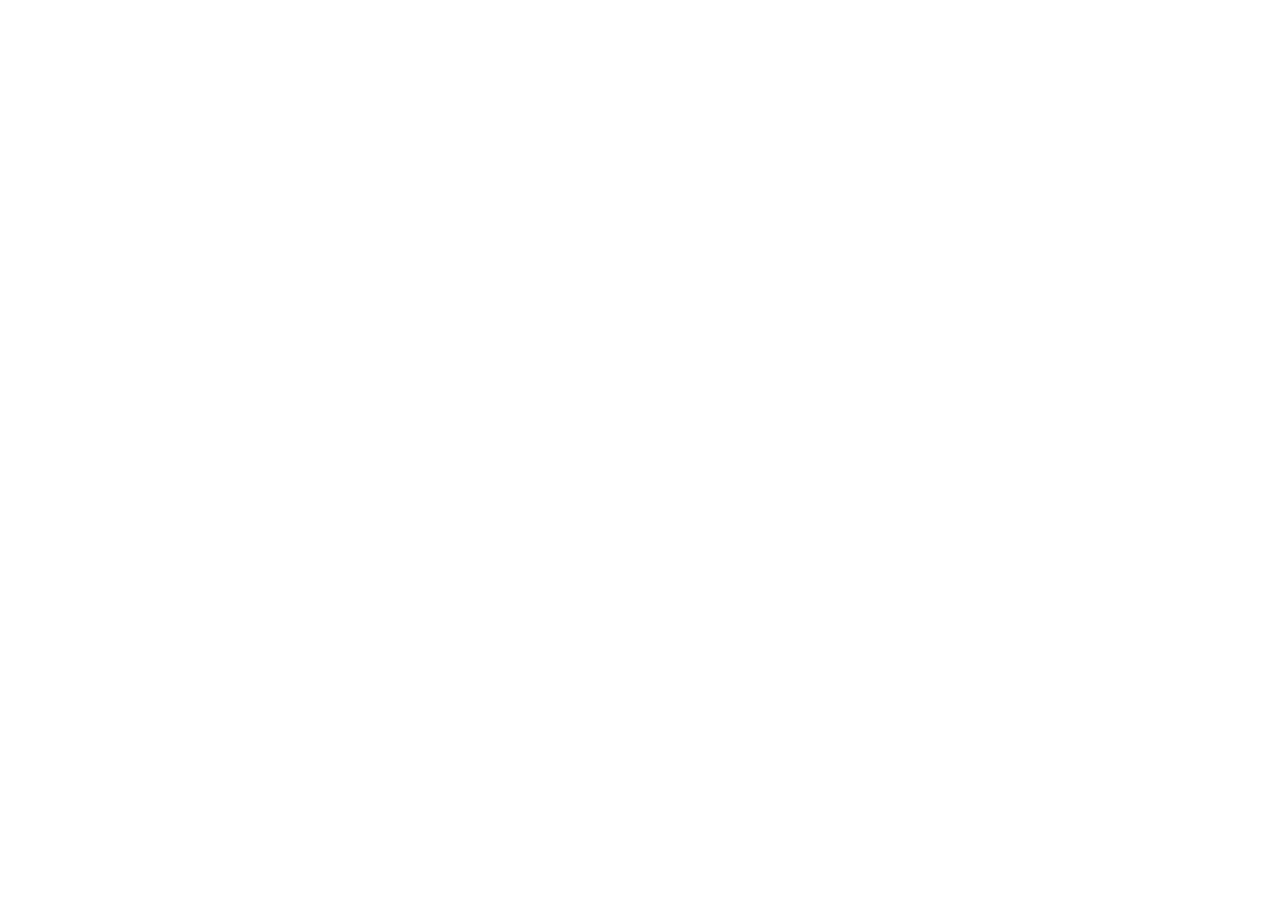
==== commit aab8edc9: "修复资源页：添加完整的 modulepreload 预加载" ====
--- a/resources.html
+++ b/resources.html
@@ -7,8 +7,14 @@
     <title>资源 | 小鱼</title>
     <link rel="preload" href="styles.css" as="style" />
     <link rel="modulepreload" href="scripts/layout.js" />
+    <link rel="modulepreload" href="scripts/utils.js" />
+    <link rel="modulepreload" href="scripts/render-helpers.js" />
+    <link rel="modulepreload" href="scripts/pages/resources.js" />
+    <link rel="modulepreload" href="data/resources-data.js" />
     <link rel="stylesheet" href="styles.css" />
     <script type="module" src="script.js" data-page="resources"></script>
   </head>
-  <body data-page="resources"></body>
+  <body data-page="resources">
+    <noscript><p style="text-align:center;padding:40px;">请启用 JavaScript 以查看此页面。</p></noscript>
+  </body>
 </html>
--- a/styles.css
+++ b/styles.css
@@ -46,11 +46,13 @@
 
 html {
   scroll-behavior: smooth;
+  overflow-x: hidden;
 }
 
 body {
   margin: 0;
   min-width: 320px;
+  overflow-x: hidden;
   background:
     radial-gradient(circle at 12% 4%, rgba(255, 208, 138, 0.36), transparent 28rem),
     radial-gradient(circle at 88% 12%, rgba(158, 155, 215, 0.26), transparent 30rem),
@@ -97,6 +99,11 @@
 img,
 svg {
   display: block;
+}
+
+img {
+  max-width: 100%;
+  height: auto;
 }
 
 .ambient-grid {
@@ -515,6 +522,31 @@
   margin-bottom: 2rem;
 }
 
+.section-heading-row {
+  display: flex;
+  align-items: end;
+  justify-content: space-between;
+  gap: 1rem;
+}
+
+.section-link {
+  flex: 0 0 auto;
+  padding: 0.45rem 0.75rem;
+  border: 1px solid var(--line);
+  border-radius: var(--radius);
+  background: var(--surface);
+  color: var(--primary-deep);
+  font-size: 0.9rem;
+  font-weight: 900;
+  transition: transform var(--duration-fast) ease, border-color var(--duration-fast) ease, background var(--duration-fast) ease;
+}
+
+.section-link:hover {
+  transform: translateY(-2px);
+  border-color: rgba(78, 183, 202, 0.48);
+  background: rgba(78, 183, 202, 0.12);
+}
+
 .compact-section {
   padding-top: clamp(3rem, 7vw, 5rem);
 }
@@ -634,7 +666,7 @@
   display: grid;
   grid-template-columns: 128px minmax(0, 1fr);
   gap: 1.2rem;
-  padding: 1.1rem 1.2rem;
+  padding: 1.15rem 1.25rem;
   border-bottom: 1px solid var(--line);
   transition: background var(--duration-fast) ease;
 }
@@ -659,9 +691,22 @@
 }
 
 .update-item strong,
-.update-item em {
+.update-item em,
+.update-item i {
   display: block;
   font-style: normal;
+}
+
+.update-item i {
+  width: fit-content;
+  margin-bottom: 0.3rem;
+  padding: 0.12rem 0.48rem;
+  border: 1px solid rgba(78, 183, 202, 0.28);
+  border-radius: 999px;
+  background: rgba(78, 183, 202, 0.1);
+  color: var(--primary-deep);
+  font-size: 0.72rem;
+  font-weight: 900;
 }
 
 .update-item em {
@@ -1120,6 +1165,324 @@
   flex-wrap: wrap;
 }
 
+.ai-news-section {
+  padding-top: clamp(2rem, 5vw, 4rem);
+}
+
+.ai-news-shell {
+  display: grid;
+  grid-template-columns: minmax(230px, 0.3fr) minmax(0, 1fr);
+  gap: 1.2rem;
+  width: min(1120px, 100%);
+  margin: 0 auto;
+  align-items: start;
+}
+
+.ai-news-sidebar,
+.ai-news-panel,
+.ai-news-card,
+.ai-news-preview-meta,
+.ai-news-preview-card,
+.ai-news-inline-link {
+  border: 1px solid var(--line);
+  border-radius: var(--radius);
+  background: var(--surface);
+  box-shadow: var(--shadow-soft);
+}
+
+.ai-news-sidebar {
+  position: sticky;
+  top: calc(var(--header-height) + 1rem);
+  padding: 1rem;
+}
+
+.ai-news-panel {
+  padding: clamp(1rem, 3vw, 1.4rem);
+}
+
+.ai-news-stats {
+  display: grid;
+  gap: 0.55rem;
+  margin: 1rem 0;
+}
+
+.ai-news-stats div {
+  min-width: 0;
+  padding: 0.72rem;
+  border: 1px solid var(--line);
+  border-radius: var(--radius);
+  background: rgba(78, 183, 202, 0.08);
+}
+
+.ai-news-stats dt {
+  color: var(--muted);
+  font-size: 0.72rem;
+  font-weight: 900;
+  text-transform: uppercase;
+}
+
+.ai-news-stats dd {
+  margin: 0.15rem 0 0;
+  overflow-wrap: anywhere;
+  font-weight: 900;
+}
+
+.ai-news-list {
+  display: grid;
+  gap: 0.9rem;
+}
+
+.ai-news-card {
+  display: grid;
+  gap: 1rem;
+  padding: 1rem;
+  transition: transform var(--duration-fast) ease, border-color var(--duration-fast) ease, box-shadow var(--duration-fast) ease, background var(--duration-fast) ease;
+  will-change: transform;
+}
+
+.ai-news-card:hover,
+.ai-news-preview-card:hover,
+.ai-news-inline-link:hover {
+  transform: translateY(-2px);
+  border-color: rgba(78, 183, 202, 0.48);
+  background: rgba(255, 255, 255, 0.52);
+  box-shadow: var(--shadow);
+}
+
+.ai-news-card-head,
+.ai-news-actions {
+  display: flex;
+  gap: 0.8rem;
+}
+
+.ai-news-card-head {
+  align-items: flex-start;
+  justify-content: space-between;
+}
+
+.ai-news-card h3 {
+  margin-top: 0.35rem;
+  font-size: 1.22rem;
+}
+
+.ai-news-summary {
+  margin: 0;
+  color: var(--muted);
+}
+
+.ai-news-actions {
+  align-items: center;
+  flex-wrap: wrap;
+}
+
+.ai-news-score {
+  color: var(--muted);
+  font-size: 0.82rem;
+  font-weight: 900;
+}
+
+.ai-news-source-link {
+  margin-left: auto;
+}
+
+.ai-news-summary-grid,
+.repo-radar-grid {
+  display: grid;
+  gap: 1rem;
+}
+
+.ai-news-summary-grid {
+  grid-template-columns: repeat(3, minmax(0, 1fr));
+  margin-top: 1rem;
+}
+
+.ai-news-summary-card,
+.repo-radar-column,
+.repo-card {
+  border: 1px solid var(--line);
+  border-radius: var(--radius);
+  background: var(--surface);
+  box-shadow: var(--shadow-soft);
+}
+
+.ai-news-summary-card {
+  min-height: 150px;
+  padding: 0.95rem;
+}
+
+.ai-news-summary-card span,
+.repo-radar-head .eyebrow {
+  display: block;
+  color: var(--primary-deep);
+  font-size: 0.76rem;
+  font-weight: 900;
+  letter-spacing: 0.08em;
+  text-transform: uppercase;
+}
+
+.ai-news-summary-card strong {
+  display: block;
+  margin-top: 0.35rem;
+  font-size: 1.6rem;
+}
+
+.ai-news-summary-card p,
+.ai-news-summary-card small {
+  display: block;
+  margin-top: 0.5rem;
+  color: var(--muted);
+}
+
+.repo-radar-grid {
+  grid-template-columns: repeat(2, minmax(0, 1fr));
+  width: min(1120px, 100%);
+  margin: 0 auto;
+}
+
+.repo-radar-column {
+  display: grid;
+  gap: 0.85rem;
+  padding: 1rem;
+}
+
+.repo-radar-head h3 {
+  margin-top: 0.2rem;
+}
+
+.repo-card {
+  display: grid;
+  gap: 0.75rem;
+  padding: 0.95rem;
+  transition: transform var(--duration-fast) ease, border-color var(--duration-fast) ease, box-shadow var(--duration-fast) ease;
+}
+
+.repo-card:hover {
+  transform: translateY(-2px);
+  border-color: rgba(78, 183, 202, 0.48);
+  box-shadow: var(--shadow);
+}
+
+.repo-card-head {
+  display: flex;
+  gap: 0.8rem;
+  justify-content: space-between;
+}
+
+.repo-card-head strong {
+  overflow-wrap: anywhere;
+}
+
+.repo-card-head span {
+  flex: 0 0 auto;
+  color: var(--primary-deep);
+  font-weight: 900;
+}
+
+.repo-card p {
+  margin: 0;
+  color: var(--muted);
+}
+
+.repo-card dl {
+  display: grid;
+  grid-template-columns: repeat(4, minmax(0, 1fr));
+  gap: 0.5rem;
+  margin: 0;
+}
+
+.repo-card dt {
+  color: var(--muted);
+  font-size: 0.72rem;
+  font-weight: 900;
+}
+
+.repo-card dd {
+  margin: 0.1rem 0 0;
+  font-weight: 900;
+}
+
+.ai-news-preview {
+  display: grid;
+  grid-template-columns: minmax(220px, 0.32fr) minmax(0, 1fr);
+  gap: 1rem;
+  width: min(1120px, 100%);
+  margin: 0 auto;
+}
+
+.ai-news-preview-meta {
+  min-height: 190px;
+  padding: 1.1rem;
+}
+
+.ai-news-preview-meta span {
+  display: block;
+  color: var(--muted);
+  font-size: 0.78rem;
+  font-weight: 900;
+  letter-spacing: 0.08em;
+  text-transform: uppercase;
+}
+
+.ai-news-preview-meta strong {
+  display: block;
+  margin-top: 0.45rem;
+  color: var(--primary-deep);
+  font-size: clamp(1.25rem, 3vw, 1.8rem);
+  line-height: 1.2;
+}
+
+.ai-news-preview-meta p {
+  margin: 1rem 0 0;
+  color: var(--muted);
+}
+
+.ai-news-preview-list {
+  display: grid;
+  gap: 1rem;
+  grid-template-columns: repeat(3, minmax(0, 1fr));
+}
+
+.ai-news-preview-card,
+.ai-news-inline-link {
+  display: block;
+  transition: transform var(--duration-fast) ease, border-color var(--duration-fast) ease, background var(--duration-fast) ease, box-shadow var(--duration-fast) ease;
+  will-change: transform;
+}
+
+.ai-news-preview-card {
+  min-height: 190px;
+  padding: 1rem;
+}
+
+.ai-news-preview-card h3 {
+  margin-top: 0.45rem;
+}
+
+.ai-news-preview-card p:not(.project-type) {
+  margin: 0.72rem 0 0;
+  color: var(--muted);
+  font-size: 0.94rem;
+}
+
+.ai-news-inline-link {
+  margin-bottom: 1rem;
+  padding: 0.85rem 1rem;
+}
+
+.ai-news-inline-link span {
+  display: block;
+  color: var(--primary-deep);
+  font-size: 0.78rem;
+  font-weight: 900;
+  letter-spacing: 0.08em;
+  text-transform: uppercase;
+}
+
+.ai-news-inline-link strong {
+  display: block;
+  margin-top: 0.18rem;
+}
+
 .about-grid {
   display: grid;
   grid-template-columns: minmax(0, 1.1fr) minmax(260px, 0.9fr);
@@ -1266,9 +1629,302 @@
   font-weight: 900;
 }
 
+.project-card-actions {
+  display: flex;
+  flex-wrap: wrap;
+  gap: 0.8rem;
+  align-items: center;
+  padding: 0;
+}
+
+.project-card-actions .project-more {
+  margin-top: 1rem;
+}
+
+.project-link {
+  display: inline-flex;
+}
+
 .project-more:hover {
   text-decoration: underline;
   text-underline-offset: 0.2em;
+}
+
+.vocab-hero-section {
+  padding-top: clamp(2rem, 5vw, 4rem);
+}
+
+.vocab-shell {
+  display: grid;
+  grid-template-columns: minmax(0, 1fr) minmax(260px, 0.36fr);
+  gap: 1.2rem;
+  width: min(1120px, 100%);
+  margin: 0 auto;
+  align-items: start;
+}
+
+.vocab-study-card,
+.vocab-plan,
+.vocab-word-card,
+.vocab-quiz {
+  border: 1px solid var(--line);
+  border-radius: var(--radius);
+  background: var(--surface);
+  box-shadow: var(--shadow-soft);
+}
+
+.vocab-study-card,
+.vocab-plan {
+  padding: clamp(1rem, 3vw, 1.35rem);
+}
+
+.vocab-card-top,
+.vocab-quiz,
+.vocab-quiz-box {
+  display: flex;
+  gap: 1rem;
+}
+
+.vocab-card-top {
+  align-items: center;
+  justify-content: space-between;
+}
+
+.vocab-card-top span {
+  color: var(--muted);
+  font-weight: 900;
+}
+
+.vocab-study-card h2 {
+  margin-top: 0.7rem;
+  font-size: clamp(2.6rem, 8vw, 5.2rem);
+}
+
+.vocab-meaning {
+  margin: 0.4rem 0 0;
+  color: var(--primary-deep);
+  font-size: 1.28rem;
+  font-weight: 900;
+}
+
+.vocab-audio-row,
+.vocab-daily-plan {
+  display: flex;
+  flex-wrap: wrap;
+  gap: 0.7rem;
+  margin-top: 1rem;
+}
+
+.vocab-tabs {
+  display: flex;
+  flex-wrap: wrap;
+  gap: 0.55rem;
+  margin-top: 1.2rem;
+}
+
+.vocab-detail {
+  min-height: 64px;
+  margin-top: 1rem;
+  padding: 0.9rem;
+  border: 1px solid var(--line);
+  border-radius: var(--radius);
+  background: rgba(78, 183, 202, 0.08);
+  color: var(--text);
+  font-weight: 800;
+}
+
+.vocab-study-card blockquote {
+  margin: 1rem 0 0;
+  padding: 1rem;
+  border-left: 4px solid var(--primary);
+  background: rgba(255, 208, 138, 0.16);
+}
+
+.vocab-study-card blockquote p,
+.vocab-study-card cite {
+  margin: 0;
+}
+
+.vocab-study-card cite {
+  display: block;
+  margin-top: 0.45rem;
+  color: var(--muted);
+  font-style: normal;
+}
+
+.vocab-levels {
+  display: grid;
+  gap: 0.55rem;
+  margin-top: 1rem;
+}
+
+.vocab-progress {
+  margin-top: 1rem;
+  padding: 0.85rem;
+  border: 1px solid var(--line);
+  border-radius: var(--radius);
+  background: rgba(78, 183, 202, 0.08);
+}
+
+.vocab-progress span,
+.vocab-word-card span {
+  display: block;
+  color: var(--muted);
+  font-size: 0.78rem;
+  font-weight: 900;
+  letter-spacing: 0.08em;
+  text-transform: uppercase;
+}
+
+.vocab-progress strong {
+  display: block;
+  margin-top: 0.2rem;
+  color: var(--primary-deep);
+  font-size: 1.4rem;
+}
+
+.vocab-plan-result {
+  margin-top: 0.85rem;
+  padding: 0.75rem;
+  border: 1px solid var(--line);
+  border-radius: var(--radius);
+  background: rgba(255, 208, 138, 0.16);
+  color: var(--muted);
+  font-weight: 800;
+}
+
+.review-curve {
+  display: grid;
+  grid-template-columns: repeat(6, minmax(0, 1fr));
+  gap: 0.75rem;
+  width: min(1120px, 100%);
+  margin: 0 auto;
+}
+
+.review-step {
+  min-height: 120px;
+  padding: 0.85rem;
+  border: 1px solid var(--line);
+  border-radius: var(--radius);
+  background: var(--surface);
+  box-shadow: var(--shadow-soft);
+}
+
+.review-step span,
+.review-step strong,
+.review-step em {
+  display: block;
+}
+
+.review-step span {
+  color: var(--primary-deep);
+  font-weight: 900;
+}
+
+.review-step strong {
+  margin-top: 0.35rem;
+}
+
+.review-step em {
+  margin-top: 0.55rem;
+  color: var(--muted);
+  font-style: normal;
+  font-size: 0.88rem;
+}
+
+.vocab-search {
+  min-width: min(100%, 360px);
+}
+
+.vocab-word-grid {
+  display: grid;
+  grid-template-columns: repeat(3, minmax(0, 1fr));
+  gap: 1rem;
+  width: min(1120px, 100%);
+  margin: 0 auto;
+}
+
+.vocab-word-card {
+  min-height: 178px;
+  padding: 1rem;
+  color: var(--text);
+  cursor: pointer;
+  text-align: left;
+  transition: transform var(--duration-fast) ease, border-color var(--duration-fast) ease, background var(--duration-fast) ease, box-shadow var(--duration-fast) ease;
+}
+
+.vocab-word-card:hover {
+  transform: translateY(-3px);
+  border-color: rgba(78, 183, 202, 0.48);
+  background: rgba(255, 255, 255, 0.52);
+  box-shadow: var(--shadow);
+}
+
+.vocab-word-card strong,
+.vocab-word-card em,
+.vocab-word-card small {
+  display: block;
+}
+
+.vocab-word-card strong {
+  margin-top: 0.45rem;
+  font-size: 1.45rem;
+}
+
+.vocab-word-card em {
+  margin-top: 0.4rem;
+  color: var(--primary-deep);
+  font-style: normal;
+  font-weight: 900;
+}
+
+.vocab-word-card small {
+  margin-top: 0.7rem;
+  color: var(--muted);
+  font-size: 0.86rem;
+}
+
+.vocab-quiz {
+  justify-content: space-between;
+  width: min(1120px, 100%);
+  margin: 0 auto;
+  padding: 1.2rem;
+  align-items: center;
+}
+
+.vocab-quiz p {
+  margin: 0.65rem 0 0;
+  color: var(--muted);
+}
+
+.vocab-quiz-box {
+  align-items: center;
+  flex-wrap: wrap;
+  justify-content: flex-end;
+}
+
+.vocab-quiz-box span {
+  padding: 0.5rem 0.75rem;
+  border: 1px solid var(--line);
+  border-radius: var(--radius);
+  background: rgba(78, 183, 202, 0.08);
+  color: var(--primary-deep);
+  font-weight: 900;
+}
+
+.vocab-quiz-box input {
+  min-height: 42px;
+  width: min(100%, 220px);
+  padding: 0.58rem 0.75rem;
+  border: 1px solid var(--line);
+  border-radius: var(--radius);
+  background: var(--surface);
+  color: var(--text);
+}
+
+.vocab-quiz-box strong {
+  min-width: 5rem;
+  color: var(--muted);
 }
 
 .skill-grid {
@@ -1477,13 +2133,14 @@
   margin: 0;
 }
 
-.reveal {
+.js-ready .reveal {
   opacity: 0;
   transform: translateY(16px);
   transition: opacity 560ms cubic-bezier(0.2, 0.7, 0.2, 1), transform 560ms cubic-bezier(0.2, 0.7, 0.2, 1);
 }
 
-.reveal.is-visible {
+.js-ready .reveal.is-visible,
+.reveal {
   opacity: 1;
   transform: translateY(0);
 }
@@ -1564,13 +2221,33 @@
   }
 
   .resource-shell,
-  .download-shell {
+  .download-shell,
+  .ai-news-shell,
+  .vocab-shell,
+  .ai-news-preview {
     grid-template-columns: 1fr;
   }
 
   .resource-sidebar,
-  .download-sidebar {
+  .download-sidebar,
+  .ai-news-sidebar {
     position: static;
+  }
+
+  .ai-news-preview-list {
+    grid-template-columns: repeat(2, minmax(0, 1fr));
+  }
+
+  .vocab-word-grid,
+  .ai-news-summary-grid,
+  .repo-radar-grid,
+  .review-curve {
+    grid-template-columns: repeat(2, minmax(0, 1fr));
+  }
+
+  .vocab-quiz {
+    align-items: stretch;
+    flex-direction: column;
   }
 
   .category-filter {
@@ -1589,9 +2266,11 @@
 @media (max-width: 720px) {
   :root {
     --header-height: 66px;
+    --space-page: clamp(1rem, 5vw, 1.35rem);
   }
 
   .site-header {
+    gap: 0.7rem;
     padding-inline: 1rem;
   }
 
@@ -1602,11 +2281,13 @@
   .nav-links {
     position: fixed;
     top: var(--header-height);
-    right: 1rem;
-    left: 1rem;
+    right: max(0.85rem, env(safe-area-inset-right));
+    left: max(0.85rem, env(safe-area-inset-left));
     display: grid;
     gap: 0.2rem;
-    padding: 0.7rem;
+    max-height: min(72vh, 520px);
+    padding: 0.65rem;
+    overflow-y: auto;
     border: 1px solid var(--line);
     border-radius: var(--radius);
     background: var(--surface-strong);
@@ -1624,21 +2305,62 @@
   }
 
   .nav-links a {
-    padding: 0.85rem 1rem;
+    min-height: 44px;
+    padding: 0.75rem 0.9rem;
+    border-radius: var(--radius);
   }
 
   .nav-links a.is-active::after {
-    right: 1rem;
-    bottom: 0.55rem;
-    left: 1rem;
+    display: none;
+  }
+
+  .nav-links a.is-active {
+    background: rgba(78, 183, 202, 0.12);
   }
 
   .theme-toggle {
+    flex: 0 0 auto;
     margin-left: 0.6rem;
   }
 
   .hero {
     min-height: auto;
+    padding-top: clamp(2.2rem, 8vw, 3rem);
+    padding-bottom: clamp(3.5rem, 10vw, 5rem);
+  }
+
+  .section {
+    padding-top: clamp(3.5rem, 11vw, 5rem);
+    padding-bottom: clamp(3.5rem, 11vw, 5rem);
+  }
+
+  .page-hero {
+    padding-top: clamp(3rem, 10vw, 4.4rem);
+    padding-bottom: clamp(2.4rem, 8vw, 3.4rem);
+  }
+
+  .page-hero-inner p:not(.eyebrow) {
+    margin-top: 1rem;
+  }
+
+  h1 {
+    font-size: clamp(2.15rem, 12vw, 3.4rem);
+  }
+
+  h2 {
+    font-size: clamp(1.65rem, 8vw, 2.35rem);
+  }
+
+  .hero-inner {
+    gap: 2rem;
+  }
+
+  .hero-subtitle {
+    font-size: 1.1rem;
+  }
+
+  .hero-copy {
+    font-size: 1rem;
   }
 
   .about-grid,
@@ -1646,12 +2368,34 @@
   .project-grid,
   .overview-grid,
   .content-grid,
-  .content-grid.two-columns {
+  .content-grid.two-columns,
+  .vocab-word-grid,
+  .ai-news-summary-grid,
+  .repo-radar-grid,
+  .review-curve {
     grid-template-columns: 1fr;
   }
 
   .skill-grid {
     grid-template-columns: repeat(2, minmax(0, 1fr));
+  }
+
+  .overview-card,
+  .info-card,
+  .now-card,
+  .project-card,
+  .resource-card,
+  .download-card,
+  .contact-link {
+    min-height: auto;
+  }
+
+  .overview-card,
+  .info-card,
+  .now-card,
+  .resource-card,
+  .download-card {
+    padding: 1rem;
   }
 
   .timeline-list li {
@@ -1664,6 +2408,11 @@
     gap: 0.35rem;
   }
 
+  .section-heading-row {
+    align-items: start;
+    flex-direction: column;
+  }
+
   .project-meta {
     grid-template-columns: 1fr;
   }
@@ -1671,12 +2420,75 @@
   .cloud {
     width: 150px;
     height: 48px;
+    opacity: 0.45;
+  }
+
+  .resource-shell,
+  .download-shell,
+  .ai-news-shell,
+  .resource-panel,
+  .download-panel,
+  .ai-news-panel,
+  .resource-sidebar,
+  .download-sidebar,
+  .ai-news-sidebar {
+    width: 100%;
+    min-width: 0;
+  }
+
+  .resource-sidebar,
+  .download-sidebar,
+  .ai-news-sidebar,
+  .resource-panel,
+  .download-panel,
+  .ai-news-panel {
+    padding: 0.9rem;
+  }
+
+  .ai-news-preview-list {
+    grid-template-columns: 1fr;
+  }
+
+  .ai-news-card,
+  .ai-news-preview-card,
+  .ai-news-preview-meta,
+  .vocab-word-card {
+    min-height: auto;
+  }
+
+  .tag-filter {
+    flex-wrap: nowrap;
+    margin-inline: -0.1rem;
+    padding-bottom: 0.15rem;
+    overflow-x: auto;
+    scrollbar-width: thin;
+  }
+
+  .tag-filter .filter-button {
+    flex: 0 0 auto;
+  }
+
+  .resource-actions,
+  .download-actions {
+    gap: 0.55rem;
+  }
+
+  .resource-action {
+    min-height: 42px;
   }
 }
 
 @media (max-width: 420px) {
+  body {
+    line-height: 1.62;
+  }
+
   .brand span:last-child {
-    display: none;
+    display: inline;
+    max-width: 5rem;
+    overflow: hidden;
+    text-overflow: ellipsis;
+    white-space: nowrap;
   }
 
   .hero-actions {
@@ -1698,13 +2510,48 @@
   }
 
   .category-filter {
-    grid-template-columns: 1fr;
+    display: flex;
+    gap: 0.5rem;
+    margin-inline: -0.1rem;
+    padding-bottom: 0.15rem;
+    overflow-x: auto;
+    scrollbar-width: thin;
+  }
+
+  .category-button {
+    flex: 0 0 auto;
+    min-width: 9.2rem;
+  }
+
+  .filter-button,
+  .category-button,
+  .favorite-toggle,
+  .download-reset,
+  .search-field input {
+    min-height: 44px;
+  }
+
+  .resource-meta div,
+  .download-meta div,
+  .download-notes p {
+    padding: 0.68rem;
+  }
+
+  .resource-meta dd,
+  .download-meta dd {
+    font-size: 0.86rem;
+  }
+
+  .mini-tags span {
+    font-size: 0.74rem;
   }
 
   .resource-card-head,
   .resource-actions,
   .download-card-head,
   .download-actions,
+  .ai-news-card-head,
+  .ai-news-actions,
   .resource-result-bar {
     align-items: stretch;
     flex-direction: column;
@@ -1714,4 +2561,53 @@
     margin-left: 0;
     text-align: left;
   }
-}
+
+  .ai-news-source-link {
+    width: fit-content;
+    margin-left: 0;
+  }
+
+  .vocab-card-top,
+  .vocab-quiz-box,
+  .repo-card-head {
+    align-items: stretch;
+    flex-direction: column;
+  }
+
+  .vocab-quiz-box {
+    justify-content: flex-start;
+  }
+
+  .vocab-quiz-box input,
+  .vocab-quiz-box .resource-action {
+    width: 100%;
+  }
+
+  .vocab-audio-row .resource-action,
+  .vocab-daily-plan .search-field {
+    width: 100%;
+  }
+
+  .repo-card dl {
+    grid-template-columns: repeat(2, minmax(0, 1fr));
+  }
+
+  .resource-action,
+  .download-actions .resource-action {
+    width: 100%;
+  }
+
+  .version-pill,
+  .flag {
+    width: fit-content;
+  }
+
+  .project-card div,
+  .contact-panel {
+    padding: 1rem;
+  }
+
+  .site-footer {
+    padding-inline: 1rem;
+  }
+}
--- a/styles.css
+++ b/styles.css
@@ -46,11 +46,13 @@
 
 html {
   scroll-behavior: smooth;
+  overflow-x: hidden;
 }
 
 body {
   margin: 0;
   min-width: 320px;
+  overflow-x: hidden;
   background:
     radial-gradient(circle at 12% 4%, rgba(255, 208, 138, 0.36), transparent 28rem),
     radial-gradient(circle at 88% 12%, rgba(158, 155, 215, 0.26), transparent 30rem),
@@ -97,6 +99,11 @@
 img,
 svg {
   display: block;
+}
+
+img {
+  max-width: 100%;
+  height: auto;
 }
 
 .ambient-grid {
@@ -515,6 +522,31 @@
   margin-bottom: 2rem;
 }
 
+.section-heading-row {
+  display: flex;
+  align-items: end;
+  justify-content: space-between;
+  gap: 1rem;
+}
+
+.section-link {
+  flex: 0 0 auto;
+  padding: 0.45rem 0.75rem;
+  border: 1px solid var(--line);
+  border-radius: var(--radius);
+  background: var(--surface);
+  color: var(--primary-deep);
+  font-size: 0.9rem;
+  font-weight: 900;
+  transition: transform var(--duration-fast) ease, border-color var(--duration-fast) ease, background var(--duration-fast) ease;
+}
+
+.section-link:hover {
+  transform: translateY(-2px);
+  border-color: rgba(78, 183, 202, 0.48);
+  background: rgba(78, 183, 202, 0.12);
+}
+
 .compact-section {
   padding-top: clamp(3rem, 7vw, 5rem);
 }
@@ -634,7 +666,7 @@
   display: grid;
   grid-template-columns: 128px minmax(0, 1fr);
   gap: 1.2rem;
-  padding: 1.1rem 1.2rem;
+  padding: 1.15rem 1.25rem;
   border-bottom: 1px solid var(--line);
   transition: background var(--duration-fast) ease;
 }
@@ -659,9 +691,22 @@
 }
 
 .update-item strong,
-.update-item em {
+.update-item em,
+.update-item i {
   display: block;
   font-style: normal;
+}
+
+.update-item i {
+  width: fit-content;
+  margin-bottom: 0.3rem;
+  padding: 0.12rem 0.48rem;
+  border: 1px solid rgba(78, 183, 202, 0.28);
+  border-radius: 999px;
+  background: rgba(78, 183, 202, 0.1);
+  color: var(--primary-deep);
+  font-size: 0.72rem;
+  font-weight: 900;
 }
 
 .update-item em {
@@ -1120,6 +1165,324 @@
   flex-wrap: wrap;
 }
 
+.ai-news-section {
+  padding-top: clamp(2rem, 5vw, 4rem);
+}
+
+.ai-news-shell {
+  display: grid;
+  grid-template-columns: minmax(230px, 0.3fr) minmax(0, 1fr);
+  gap: 1.2rem;
+  width: min(1120px, 100%);
+  margin: 0 auto;
+  align-items: start;
+}
+
+.ai-news-sidebar,
+.ai-news-panel,
+.ai-news-card,
+.ai-news-preview-meta,
+.ai-news-preview-card,
+.ai-news-inline-link {
+  border: 1px solid var(--line);
+  border-radius: var(--radius);
+  background: var(--surface);
+  box-shadow: var(--shadow-soft);
+}
+
+.ai-news-sidebar {
+  position: sticky;
+  top: calc(var(--header-height) + 1rem);
+  padding: 1rem;
+}
+
+.ai-news-panel {
+  padding: clamp(1rem, 3vw, 1.4rem);
+}
+
+.ai-news-stats {
+  display: grid;
+  gap: 0.55rem;
+  margin: 1rem 0;
+}
+
+.ai-news-stats div {
+  min-width: 0;
+  padding: 0.72rem;
+  border: 1px solid var(--line);
+  border-radius: var(--radius);
+  background: rgba(78, 183, 202, 0.08);
+}
+
+.ai-news-stats dt {
+  color: var(--muted);
+  font-size: 0.72rem;
+  font-weight: 900;
+  text-transform: uppercase;
+}
+
+.ai-news-stats dd {
+  margin: 0.15rem 0 0;
+  overflow-wrap: anywhere;
+  font-weight: 900;
+}
+
+.ai-news-list {
+  display: grid;
+  gap: 0.9rem;
+}
+
+.ai-news-card {
+  display: grid;
+  gap: 1rem;
+  padding: 1rem;
+  transition: transform var(--duration-fast) ease, border-color var(--duration-fast) ease, box-shadow var(--duration-fast) ease, background var(--duration-fast) ease;
+  will-change: transform;
+}
+
+.ai-news-card:hover,
+.ai-news-preview-card:hover,
+.ai-news-inline-link:hover {
+  transform: translateY(-2px);
+  border-color: rgba(78, 183, 202, 0.48);
+  background: rgba(255, 255, 255, 0.52);
+  box-shadow: var(--shadow);
+}
+
+.ai-news-card-head,
+.ai-news-actions {
+  display: flex;
+  gap: 0.8rem;
+}
+
+.ai-news-card-head {
+  align-items: flex-start;
+  justify-content: space-between;
+}
+
+.ai-news-card h3 {
+  margin-top: 0.35rem;
+  font-size: 1.22rem;
+}
+
+.ai-news-summary {
+  margin: 0;
+  color: var(--muted);
+}
+
+.ai-news-actions {
+  align-items: center;
+  flex-wrap: wrap;
+}
+
+.ai-news-score {
+  color: var(--muted);
+  font-size: 0.82rem;
+  font-weight: 900;
+}
+
+.ai-news-source-link {
+  margin-left: auto;
+}
+
+.ai-news-summary-grid,
+.repo-radar-grid {
+  display: grid;
+  gap: 1rem;
+}
+
+.ai-news-summary-grid {
+  grid-template-columns: repeat(3, minmax(0, 1fr));
+  margin-top: 1rem;
+}
+
+.ai-news-summary-card,
+.repo-radar-column,
+.repo-card {
+  border: 1px solid var(--line);
+  border-radius: var(--radius);
+  background: var(--surface);
+  box-shadow: var(--shadow-soft);
+}
+
+.ai-news-summary-card {
+  min-height: 150px;
+  padding: 0.95rem;
+}
+
+.ai-news-summary-card span,
+.repo-radar-head .eyebrow {
+  display: block;
+  color: var(--primary-deep);
+  font-size: 0.76rem;
+  font-weight: 900;
+  letter-spacing: 0.08em;
+  text-transform: uppercase;
+}
+
+.ai-news-summary-card strong {
+  display: block;
+  margin-top: 0.35rem;
+  font-size: 1.6rem;
+}
+
+.ai-news-summary-card p,
+.ai-news-summary-card small {
+  display: block;
+  margin-top: 0.5rem;
+  color: var(--muted);
+}
+
+.repo-radar-grid {
+  grid-template-columns: repeat(2, minmax(0, 1fr));
+  width: min(1120px, 100%);
+  margin: 0 auto;
+}
+
+.repo-radar-column {
+  display: grid;
+  gap: 0.85rem;
+  padding: 1rem;
+}
+
+.repo-radar-head h3 {
+  margin-top: 0.2rem;
+}
+
+.repo-card {
+  display: grid;
+  gap: 0.75rem;
+  padding: 0.95rem;
+  transition: transform var(--duration-fast) ease, border-color var(--duration-fast) ease, box-shadow var(--duration-fast) ease;
+}
+
+.repo-card:hover {
+  transform: translateY(-2px);
+  border-color: rgba(78, 183, 202, 0.48);
+  box-shadow: var(--shadow);
+}
+
+.repo-card-head {
+  display: flex;
+  gap: 0.8rem;
+  justify-content: space-between;
+}
+
+.repo-card-head strong {
+  overflow-wrap: anywhere;
+}
+
+.repo-card-head span {
+  flex: 0 0 auto;
+  color: var(--primary-deep);
+  font-weight: 900;
+}
+
+.repo-card p {
+  margin: 0;
+  color: var(--muted);
+}
+
+.repo-card dl {
+  display: grid;
+  grid-template-columns: repeat(4, minmax(0, 1fr));
+  gap: 0.5rem;
+  margin: 0;
+}
+
+.repo-card dt {
+  color: var(--muted);
+  font-size: 0.72rem;
+  font-weight: 900;
+}
+
+.repo-card dd {
+  margin: 0.1rem 0 0;
+  font-weight: 900;
+}
+
+.ai-news-preview {
+  display: grid;
+  grid-template-columns: minmax(220px, 0.32fr) minmax(0, 1fr);
+  gap: 1rem;
+  width: min(1120px, 100%);
+  margin: 0 auto;
+}
+
+.ai-news-preview-meta {
+  min-height: 190px;
+  padding: 1.1rem;
+}
+
+.ai-news-preview-meta span {
+  display: block;
+  color: var(--muted);
+  font-size: 0.78rem;
+  font-weight: 900;
+  letter-spacing: 0.08em;
+  text-transform: uppercase;
+}
+
+.ai-news-preview-meta strong {
+  display: block;
+  margin-top: 0.45rem;
+  color: var(--primary-deep);
+  font-size: clamp(1.25rem, 3vw, 1.8rem);
+  line-height: 1.2;
+}
+
+.ai-news-preview-meta p {
+  margin: 1rem 0 0;
+  color: var(--muted);
+}
+
+.ai-news-preview-list {
+  display: grid;
+  gap: 1rem;
+  grid-template-columns: repeat(3, minmax(0, 1fr));
+}
+
+.ai-news-preview-card,
+.ai-news-inline-link {
+  display: block;
+  transition: transform var(--duration-fast) ease, border-color var(--duration-fast) ease, background var(--duration-fast) ease, box-shadow var(--duration-fast) ease;
+  will-change: transform;
+}
+
+.ai-news-preview-card {
+  min-height: 190px;
+  padding: 1rem;
+}
+
+.ai-news-preview-card h3 {
+  margin-top: 0.45rem;
+}
+
+.ai-news-preview-card p:not(.project-type) {
+  margin: 0.72rem 0 0;
+  color: var(--muted);
+  font-size: 0.94rem;
+}
+
+.ai-news-inline-link {
+  margin-bottom: 1rem;
+  padding: 0.85rem 1rem;
+}
+
+.ai-news-inline-link span {
+  display: block;
+  color: var(--primary-deep);
+  font-size: 0.78rem;
+  font-weight: 900;
+  letter-spacing: 0.08em;
+  text-transform: uppercase;
+}
+
+.ai-news-inline-link strong {
+  display: block;
+  margin-top: 0.18rem;
+}
+
 .about-grid {
   display: grid;
   grid-template-columns: minmax(0, 1.1fr) minmax(260px, 0.9fr);
@@ -1266,9 +1629,302 @@
   font-weight: 900;
 }
 
+.project-card-actions {
+  display: flex;
+  flex-wrap: wrap;
+  gap: 0.8rem;
+  align-items: center;
+  padding: 0;
+}
+
+.project-card-actions .project-more {
+  margin-top: 1rem;
+}
+
+.project-link {
+  display: inline-flex;
+}
+
 .project-more:hover {
   text-decoration: underline;
   text-underline-offset: 0.2em;
+}
+
+.vocab-hero-section {
+  padding-top: clamp(2rem, 5vw, 4rem);
+}
+
+.vocab-shell {
+  display: grid;
+  grid-template-columns: minmax(0, 1fr) minmax(260px, 0.36fr);
+  gap: 1.2rem;
+  width: min(1120px, 100%);
+  margin: 0 auto;
+  align-items: start;
+}
+
+.vocab-study-card,
+.vocab-plan,
+.vocab-word-card,
+.vocab-quiz {
+  border: 1px solid var(--line);
+  border-radius: var(--radius);
+  background: var(--surface);
+  box-shadow: var(--shadow-soft);
+}
+
+.vocab-study-card,
+.vocab-plan {
+  padding: clamp(1rem, 3vw, 1.35rem);
+}
+
+.vocab-card-top,
+.vocab-quiz,
+.vocab-quiz-box {
+  display: flex;
+  gap: 1rem;
+}
+
+.vocab-card-top {
+  align-items: center;
+  justify-content: space-between;
+}
+
+.vocab-card-top span {
+  color: var(--muted);
+  font-weight: 900;
+}
+
+.vocab-study-card h2 {
+  margin-top: 0.7rem;
+  font-size: clamp(2.6rem, 8vw, 5.2rem);
+}
+
+.vocab-meaning {
+  margin: 0.4rem 0 0;
+  color: var(--primary-deep);
+  font-size: 1.28rem;
+  font-weight: 900;
+}
+
+.vocab-audio-row,
+.vocab-daily-plan {
+  display: flex;
+  flex-wrap: wrap;
+  gap: 0.7rem;
+  margin-top: 1rem;
+}
+
+.vocab-tabs {
+  display: flex;
+  flex-wrap: wrap;
+  gap: 0.55rem;
+  margin-top: 1.2rem;
+}
+
+.vocab-detail {
+  min-height: 64px;
+  margin-top: 1rem;
+  padding: 0.9rem;
+  border: 1px solid var(--line);
+  border-radius: var(--radius);
+  background: rgba(78, 183, 202, 0.08);
+  color: var(--text);
+  font-weight: 800;
+}
+
+.vocab-study-card blockquote {
+  margin: 1rem 0 0;
+  padding: 1rem;
+  border-left: 4px solid var(--primary);
+  background: rgba(255, 208, 138, 0.16);
+}
+
+.vocab-study-card blockquote p,
+.vocab-study-card cite {
+  margin: 0;
+}
+
+.vocab-study-card cite {
+  display: block;
+  margin-top: 0.45rem;
+  color: var(--muted);
+  font-style: normal;
+}
+
+.vocab-levels {
+  display: grid;
+  gap: 0.55rem;
+  margin-top: 1rem;
+}
+
+.vocab-progress {
+  margin-top: 1rem;
+  padding: 0.85rem;
+  border: 1px solid var(--line);
+  border-radius: var(--radius);
+  background: rgba(78, 183, 202, 0.08);
+}
+
+.vocab-progress span,
+.vocab-word-card span {
+  display: block;
+  color: var(--muted);
+  font-size: 0.78rem;
+  font-weight: 900;
+  letter-spacing: 0.08em;
+  text-transform: uppercase;
+}
+
+.vocab-progress strong {
+  display: block;
+  margin-top: 0.2rem;
+  color: var(--primary-deep);
+  font-size: 1.4rem;
+}
+
+.vocab-plan-result {
+  margin-top: 0.85rem;
+  padding: 0.75rem;
+  border: 1px solid var(--line);
+  border-radius: var(--radius);
+  background: rgba(255, 208, 138, 0.16);
+  color: var(--muted);
+  font-weight: 800;
+}
+
+.review-curve {
+  display: grid;
+  grid-template-columns: repeat(6, minmax(0, 1fr));
+  gap: 0.75rem;
+  width: min(1120px, 100%);
+  margin: 0 auto;
+}
+
+.review-step {
+  min-height: 120px;
+  padding: 0.85rem;
+  border: 1px solid var(--line);
+  border-radius: var(--radius);
+  background: var(--surface);
+  box-shadow: var(--shadow-soft);
+}
+
+.review-step span,
+.review-step strong,
+.review-step em {
+  display: block;
+}
+
+.review-step span {
+  color: var(--primary-deep);
+  font-weight: 900;
+}
+
+.review-step strong {
+  margin-top: 0.35rem;
+}
+
+.review-step em {
+  margin-top: 0.55rem;
+  color: var(--muted);
+  font-style: normal;
+  font-size: 0.88rem;
+}
+
+.vocab-search {
+  min-width: min(100%, 360px);
+}
+
+.vocab-word-grid {
+  display: grid;
+  grid-template-columns: repeat(3, minmax(0, 1fr));
+  gap: 1rem;
+  width: min(1120px, 100%);
+  margin: 0 auto;
+}
+
+.vocab-word-card {
+  min-height: 178px;
+  padding: 1rem;
+  color: var(--text);
+  cursor: pointer;
+  text-align: left;
+  transition: transform var(--duration-fast) ease, border-color var(--duration-fast) ease, background var(--duration-fast) ease, box-shadow var(--duration-fast) ease;
+}
+
+.vocab-word-card:hover {
+  transform: translateY(-3px);
+  border-color: rgba(78, 183, 202, 0.48);
+  background: rgba(255, 255, 255, 0.52);
+  box-shadow: var(--shadow);
+}
+
+.vocab-word-card strong,
+.vocab-word-card em,
+.vocab-word-card small {
+  display: block;
+}
+
+.vocab-word-card strong {
+  margin-top: 0.45rem;
+  font-size: 1.45rem;
+}
+
+.vocab-word-card em {
+  margin-top: 0.4rem;
+  color: var(--primary-deep);
+  font-style: normal;
+  font-weight: 900;
+}
+
+.vocab-word-card small {
+  margin-top: 0.7rem;
+  color: var(--muted);
+  font-size: 0.86rem;
+}
+
+.vocab-quiz {
+  justify-content: space-between;
+  width: min(1120px, 100%);
+  margin: 0 auto;
+  padding: 1.2rem;
+  align-items: center;
+}
+
+.vocab-quiz p {
+  margin: 0.65rem 0 0;
+  color: var(--muted);
+}
+
+.vocab-quiz-box {
+  align-items: center;
+  flex-wrap: wrap;
+  justify-content: flex-end;
+}
+
+.vocab-quiz-box span {
+  padding: 0.5rem 0.75rem;
+  border: 1px solid var(--line);
+  border-radius: var(--radius);
+  background: rgba(78, 183, 202, 0.08);
+  color: var(--primary-deep);
+  font-weight: 900;
+}
+
+.vocab-quiz-box input {
+  min-height: 42px;
+  width: min(100%, 220px);
+  padding: 0.58rem 0.75rem;
+  border: 1px solid var(--line);
+  border-radius: var(--radius);
+  background: var(--surface);
+  color: var(--text);
+}
+
+.vocab-quiz-box strong {
+  min-width: 5rem;
+  color: var(--muted);
 }
 
 .skill-grid {
@@ -1477,13 +2133,14 @@
   margin: 0;
 }
 
-.reveal {
+.js-ready .reveal {
   opacity: 0;
   transform: translateY(16px);
   transition: opacity 560ms cubic-bezier(0.2, 0.7, 0.2, 1), transform 560ms cubic-bezier(0.2, 0.7, 0.2, 1);
 }
 
-.reveal.is-visible {
+.js-ready .reveal.is-visible,
+.reveal {
   opacity: 1;
   transform: translateY(0);
 }
@@ -1564,13 +2221,33 @@
   }
 
   .resource-shell,
-  .download-shell {
+  .download-shell,
+  .ai-news-shell,
+  .vocab-shell,
+  .ai-news-preview {
     grid-template-columns: 1fr;
   }
 
   .resource-sidebar,
-  .download-sidebar {
+  .download-sidebar,
+  .ai-news-sidebar {
     position: static;
+  }
+
+  .ai-news-preview-list {
+    grid-template-columns: repeat(2, minmax(0, 1fr));
+  }
+
+  .vocab-word-grid,
+  .ai-news-summary-grid,
+  .repo-radar-grid,
+  .review-curve {
+    grid-template-columns: repeat(2, minmax(0, 1fr));
+  }
+
+  .vocab-quiz {
+    align-items: stretch;
+    flex-direction: column;
   }
 
   .category-filter {
@@ -1589,9 +2266,11 @@
 @media (max-width: 720px) {
   :root {
     --header-height: 66px;
+    --space-page: clamp(1rem, 5vw, 1.35rem);
   }
 
   .site-header {
+    gap: 0.7rem;
     padding-inline: 1rem;
   }
 
@@ -1602,11 +2281,13 @@
   .nav-links {
     position: fixed;
     top: var(--header-height);
-    right: 1rem;
-    left: 1rem;
+    right: max(0.85rem, env(safe-area-inset-right));
+    left: max(0.85rem, env(safe-area-inset-left));
     display: grid;
     gap: 0.2rem;
-    padding: 0.7rem;
+    max-height: min(72vh, 520px);
+    padding: 0.65rem;
+    overflow-y: auto;
     border: 1px solid var(--line);
     border-radius: var(--radius);
     background: var(--surface-strong);
@@ -1624,21 +2305,62 @@
   }
 
   .nav-links a {
-    padding: 0.85rem 1rem;
+    min-height: 44px;
+    padding: 0.75rem 0.9rem;
+    border-radius: var(--radius);
   }
 
   .nav-links a.is-active::after {
-    right: 1rem;
-    bottom: 0.55rem;
-    left: 1rem;
+    display: none;
+  }
+
+  .nav-links a.is-active {
+    background: rgba(78, 183, 202, 0.12);
   }
 
   .theme-toggle {
+    flex: 0 0 auto;
     margin-left: 0.6rem;
   }
 
   .hero {
     min-height: auto;
+    padding-top: clamp(2.2rem, 8vw, 3rem);
+    padding-bottom: clamp(3.5rem, 10vw, 5rem);
+  }
+
+  .section {
+    padding-top: clamp(3.5rem, 11vw, 5rem);
+    padding-bottom: clamp(3.5rem, 11vw, 5rem);
+  }
+
+  .page-hero {
+    padding-top: clamp(3rem, 10vw, 4.4rem);
+    padding-bottom: clamp(2.4rem, 8vw, 3.4rem);
+  }
+
+  .page-hero-inner p:not(.eyebrow) {
+    margin-top: 1rem;
+  }
+
+  h1 {
+    font-size: clamp(2.15rem, 12vw, 3.4rem);
+  }
+
+  h2 {
+    font-size: clamp(1.65rem, 8vw, 2.35rem);
+  }
+
+  .hero-inner {
+    gap: 2rem;
+  }
+
+  .hero-subtitle {
+    font-size: 1.1rem;
+  }
+
+  .hero-copy {
+    font-size: 1rem;
   }
 
   .about-grid,
@@ -1646,12 +2368,34 @@
   .project-grid,
   .overview-grid,
   .content-grid,
-  .content-grid.two-columns {
+  .content-grid.two-columns,
+  .vocab-word-grid,
+  .ai-news-summary-grid,
+  .repo-radar-grid,
+  .review-curve {
     grid-template-columns: 1fr;
   }
 
   .skill-grid {
     grid-template-columns: repeat(2, minmax(0, 1fr));
+  }
+
+  .overview-card,
+  .info-card,
+  .now-card,
+  .project-card,
+  .resource-card,
+  .download-card,
+  .contact-link {
+    min-height: auto;
+  }
+
+  .overview-card,
+  .info-card,
+  .now-card,
+  .resource-card,
+  .download-card {
+    padding: 1rem;
   }
 
   .timeline-list li {
@@ -1664,6 +2408,11 @@
     gap: 0.35rem;
   }
 
+  .section-heading-row {
+    align-items: start;
+    flex-direction: column;
+  }
+
   .project-meta {
     grid-template-columns: 1fr;
   }
@@ -1671,12 +2420,75 @@
   .cloud {
     width: 150px;
     height: 48px;
+    opacity: 0.45;
+  }
+
+  .resource-shell,
+  .download-shell,
+  .ai-news-shell,
+  .resource-panel,
+  .download-panel,
+  .ai-news-panel,
+  .resource-sidebar,
+  .download-sidebar,
+  .ai-news-sidebar {
+    width: 100%;
+    min-width: 0;
+  }
+
+  .resource-sidebar,
+  .download-sidebar,
+  .ai-news-sidebar,
+  .resource-panel,
+  .download-panel,
+  .ai-news-panel {
+    padding: 0.9rem;
+  }
+
+  .ai-news-preview-list {
+    grid-template-columns: 1fr;
+  }
+
+  .ai-news-card,
+  .ai-news-preview-card,
+  .ai-news-preview-meta,
+  .vocab-word-card {
+    min-height: auto;
+  }
+
+  .tag-filter {
+    flex-wrap: nowrap;
+    margin-inline: -0.1rem;
+    padding-bottom: 0.15rem;
+    overflow-x: auto;
+    scrollbar-width: thin;
+  }
+
+  .tag-filter .filter-button {
+    flex: 0 0 auto;
+  }
+
+  .resource-actions,
+  .download-actions {
+    gap: 0.55rem;
+  }
+
+  .resource-action {
+    min-height: 42px;
   }
 }
 
 @media (max-width: 420px) {
+  body {
+    line-height: 1.62;
+  }
+
   .brand span:last-child {
-    display: none;
+    display: inline;
+    max-width: 5rem;
+    overflow: hidden;
+    text-overflow: ellipsis;
+    white-space: nowrap;
   }
 
   .hero-actions {
@@ -1698,13 +2510,48 @@
   }
 
   .category-filter {
-    grid-template-columns: 1fr;
+    display: flex;
+    gap: 0.5rem;
+    margin-inline: -0.1rem;
+    padding-bottom: 0.15rem;
+    overflow-x: auto;
+    scrollbar-width: thin;
+  }
+
+  .category-button {
+    flex: 0 0 auto;
+    min-width: 9.2rem;
+  }
+
+  .filter-button,
+  .category-button,
+  .favorite-toggle,
+  .download-reset,
+  .search-field input {
+    min-height: 44px;
+  }
+
+  .resource-meta div,
+  .download-meta div,
+  .download-notes p {
+    padding: 0.68rem;
+  }
+
+  .resource-meta dd,
+  .download-meta dd {
+    font-size: 0.86rem;
+  }
+
+  .mini-tags span {
+    font-size: 0.74rem;
   }
 
   .resource-card-head,
   .resource-actions,
   .download-card-head,
   .download-actions,
+  .ai-news-card-head,
+  .ai-news-actions,
   .resource-result-bar {
     align-items: stretch;
     flex-direction: column;
@@ -1714,4 +2561,53 @@
     margin-left: 0;
     text-align: left;
   }
-}
+
+  .ai-news-source-link {
+    width: fit-content;
+    margin-left: 0;
+  }
+
+  .vocab-card-top,
+  .vocab-quiz-box,
+  .repo-card-head {
+    align-items: stretch;
+    flex-direction: column;
+  }
+
+  .vocab-quiz-box {
+    justify-content: flex-start;
+  }
+
+  .vocab-quiz-box input,
+  .vocab-quiz-box .resource-action {
+    width: 100%;
+  }
+
+  .vocab-audio-row .resource-action,
+  .vocab-daily-plan .search-field {
+    width: 100%;
+  }
+
+  .repo-card dl {
+    grid-template-columns: repeat(2, minmax(0, 1fr));
+  }
+
+  .resource-action,
+  .download-actions .resource-action {
+    width: 100%;
+  }
+
+  .version-pill,
+  .flag {
+    width: fit-content;
+  }
+
+  .project-card div,
+  .contact-panel {
+    padding: 1rem;
+  }
+
+  .site-footer {
+    padding-inline: 1rem;
+  }
+}
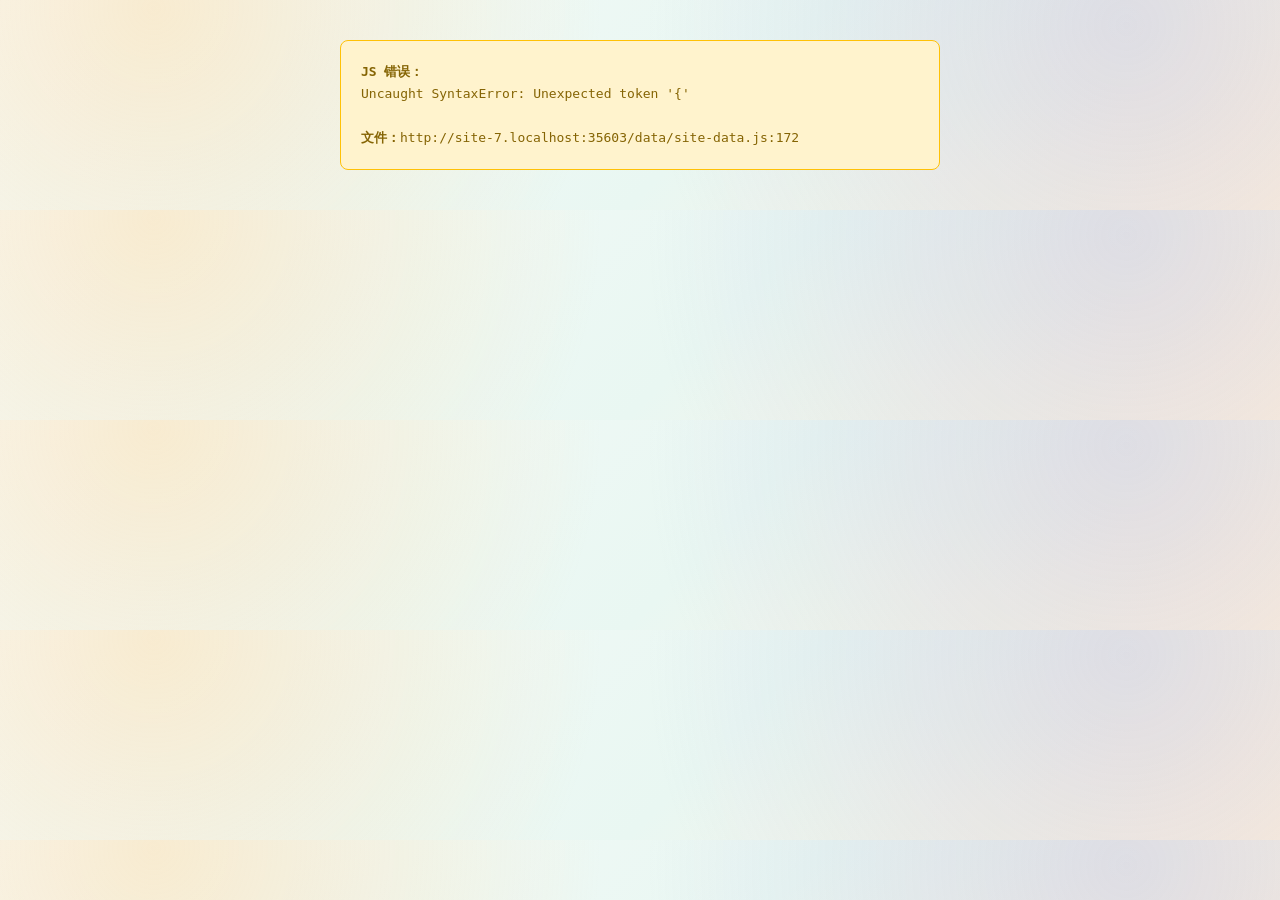
==== commit d5af558e: "资源页添加 JS 错误提示面板" ====
--- a/resources.html
+++ b/resources.html
@@ -16,5 +16,15 @@
   </head>
   <body data-page="resources">
     <noscript><p style="text-align:center;padding:40px;">请启用 JavaScript 以查看此页面。</p></noscript>
+    <div id="js-error" style="display:none;max-width:600px;margin:40px auto;padding:20px;background:#fff3cd;border:1px solid #ffc107;border-radius:8px;font-family:monospace;font-size:13px;color:#856404;"></div>
+    <script>
+      window.addEventListener("error", function(e) {
+        var el = document.getElementById("js-error");
+        if (el) {
+          el.style.display = "block";
+          el.innerHTML = "<strong>JS 错误：</strong><br>" + e.message + "<br><br><strong>文件：</strong>" + e.filename + ":" + e.lineno;
+        }
+      });
+    </script>
   </body>
 </html>
